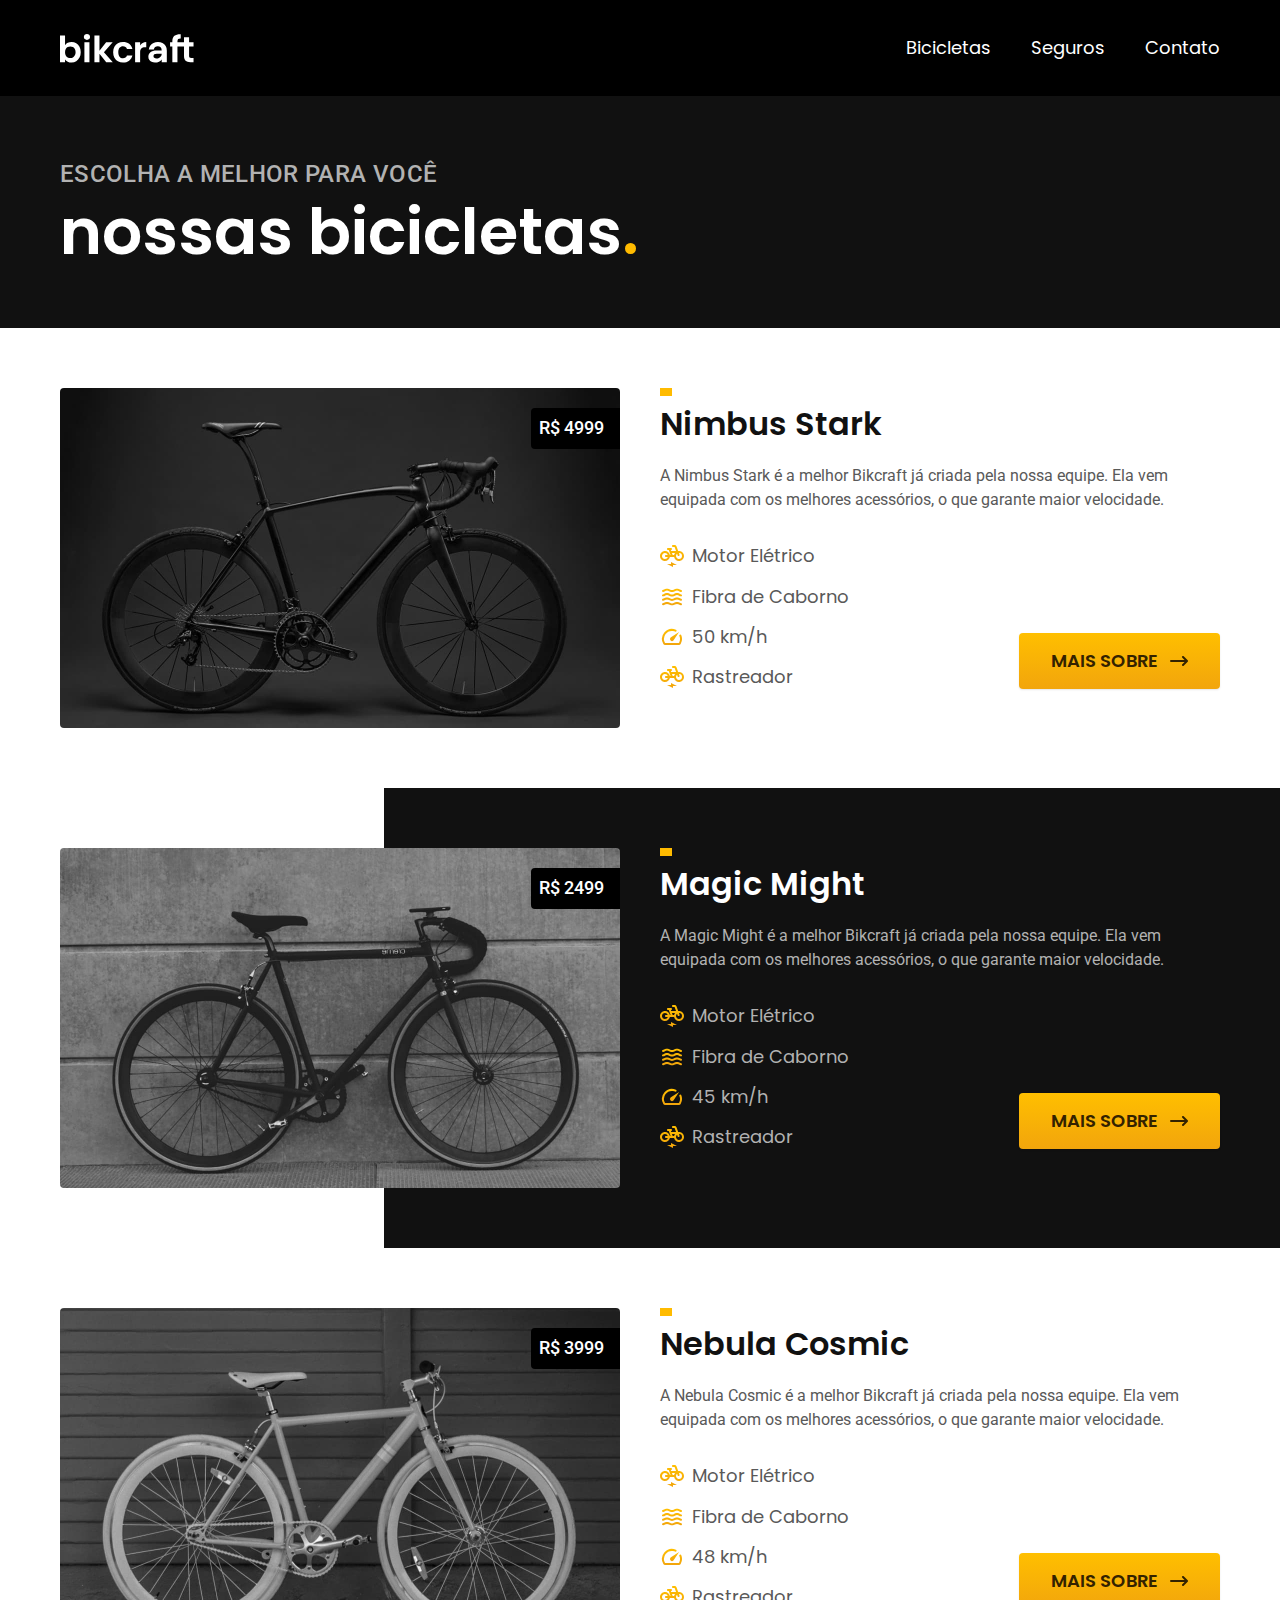
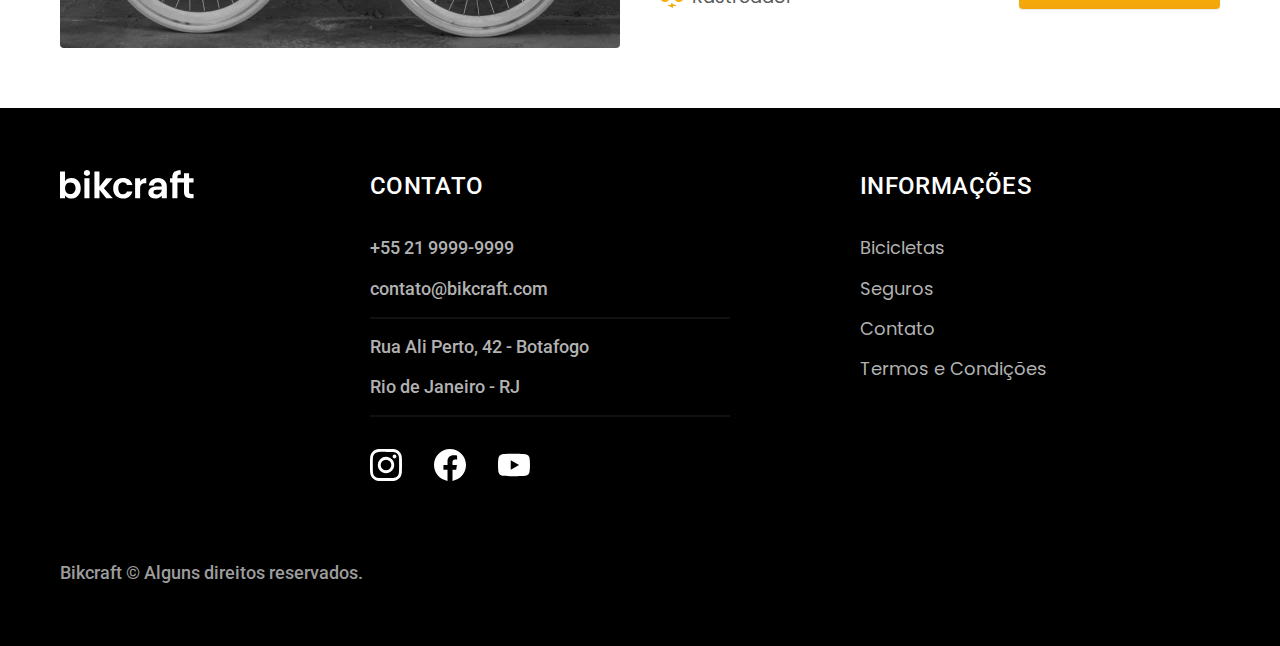
==== bicicletas.html @ 2fff704e "inserido nova pagina de modelo de bicicletas e ajustes no css responsivo" ====
<!DOCTYPE html>
<html lang="pt-br">

<head>
  <meta charset="UTF-8">
  <meta http-equiv="X-UA-Compatible" content="IE=edge">
  <meta name="viewport" content="width=device-width, initial-scale=1.0">
  <title>Bicicletas | Bikcraft</title>
  <meta name="description" content="Termos e Condições.">

  <link rel="stylesheet" href="./assets/css/style.css">

  <link rel="preconnect" href="https://fonts.googleapis.com">
  <link rel="preconnect" href="https://fonts.gstatic.com" crossorigin>
  <link href="https://fonts.googleapis.com/css2?family=Merriweather:ital,wght@1,900&family=Poppins:wght@400;600&family=Roboto:wght@400;500&display=swap" rel="stylesheet">
</head>

<body id="bicicletas">
  <header class="header-bg">
    <div class="header container">
      <a href="./">
        <img src="./assets/img/bikcraft.svg" alt="Bikcraft">
      </a>

      <nav aria-label="primaria">
        <ul class="header-menu cor-0 font-1-m">
          <li><a href="./bicicletas.html">Bicicletas</a></li>
          <li><a href="./seguros.html">Seguros</a></li>
          <li><a href="./contato.html">Contato</a></li>
        </ul>
      </nav>
    </div>
  </header>

  <main>
    <div class="titulo-bg">
      <div class="titulo container">
        <p class="font-2-l-b cor-5">Escolha a melhor para você</p>
        <h1 class="font-1-xxl cor-0">nossas bicicletas<span class="cor-p1">.</span></h1>
      </div>
    </div>

    <div class="bicicletas container">
      <div class="bicicletas-imagem">
        <img src="./assets/img/bicicletas/nimbus.jpg" alt="Bicicleta Preta">
        <span class="font-2-m cor-0">R$ 4999</span>
      </div>
      <div class="bicicletas-conteudo">
        <h2 class="font-1-xl">Nimbus Stark</h2>
        <p class="font-2-s cor-8">A Nimbus Stark é a melhor Bikcraft já criada pela nossa equipe. Ela vem equipada com os melhores acessórios, o que garante maior velocidade.</p>
        <ul class="font-1-m cor-8">
          <li>
            <img src="./assets/img/icones/eletrica.svg" alt="">
            Motor Elétrico
          </li>
          <li>
            <img src="./assets/img/icones/carbono.svg" alt="">
            Fibra de Caborno
          </li>
          <li>
            <img src="./assets/img/icones/velocidade.svg" alt="">
            50 km/h
          </li>
          <li>
            <img src="./assets/img/icones/eletrica.svg" alt="">
            Rastreador
          </li>
        </ul>
        <a class="botao seta" href="./assets/bicicletas/nimbus.html">Mais Sobre</a>
      </div>
    </div>


    <div class="bicicletas-bg">
      <div class="bicicletas container">
        <div class="bicicletas-imagem">
          <img src="./assets/img/bicicletas/magic.jpg" alt="Bicicleta Preta">
          <span class="font-2-m cor-0">R$ 2499</span>
        </div>
        <div class="bicicletas-conteudo">
          <h2 class="font-1-xl cor-0">Magic Might</h2>
          <p class="font-2-s cor-5">A Magic Might é a melhor Bikcraft já criada pela nossa equipe. Ela vem equipada com os melhores acessórios, o que garante maior velocidade.</p>
          <ul class="font-1-m cor-5">
            <li>
              <img src="./assets/img/icones/eletrica.svg" alt="">
              Motor Elétrico
            </li>
            <li>
              <img src="./assets/img/icones/carbono.svg" alt="">
              Fibra de Caborno
            </li>
            <li>
              <img src="./assets/img/icones/velocidade.svg" alt="">
              45 km/h
            </li>
            <li>
              <img src="./assets/img/icones/eletrica.svg" alt="">
              Rastreador
            </li>
          </ul>
          <a class="botao seta" href="./assets/bicicletas/magic.html">Mais Sobre</a>

        </div>
      </div>
    </div>


    <div class="bicicletas container">
      <div class="bicicletas-imagem">
        <img src="./assets/img/bicicletas/nebula.jpg" alt="Bicicleta Preta">
        <span class="font-2-m cor-0">R$ 3999</span>
      </div>
      <div class="bicicletas-conteudo">
        <h2 class="font-1-xl">Nebula Cosmic</h2>
        <p class="font-2-s cor-8">A Nebula Cosmic é a melhor Bikcraft já criada pela nossa equipe. Ela vem equipada com os melhores acessórios, o que garante maior velocidade.</p>
        <ul class="font-1-m cor-8">
          <li>
            <img src="./assets/img/icones/eletrica.svg" alt="">
            Motor Elétrico
          </li>
          <li>
            <img src="./assets/img/icones/carbono.svg" alt="">
            Fibra de Caborno
          </li>
          <li>
            <img src="./assets/img/icones/velocidade.svg" alt="">
            48 km/h
          </li>
          <li>
            <img src="./assets/img/icones/eletrica.svg" alt="">
            Rastreador
          </li>
        </ul>
        <a class="botao seta" href="./assets/bicicletas/nebula.html">Mais Sobre</a>

      </div>
    </div>

  </main>

  <footer class="footer-bg">
    <div class="footer container">
      <img src="./assets/img/bikcraft.svg" alt="Bikcraft">
      <div class="footer-contato">
        <h3 class="font-2-l-b cor-0">Contato</h3>
        <ul class="cor-5 font-2-m">
          <li><a href="tel:+552199999999">+55 21 9999-9999</a></li>
          <li><a href="mailto:contato@bikcraft.com">contato@bikcraft.com</a></li>
          <li>Rua Ali Perto, 42 - Botafogo</li>
          <li>Rio de Janeiro - RJ</li>
        </ul>
        <div class="footer-redes">
          <a href="/">
            <img src="./assets/img/redes/instagram.svg" alt="Instagram">
          </a>
          <a href="/">
            <img src="./assets/img/redes/facebook.svg" alt="Facebook">
          </a>
          <a href="/">
            <img src="./assets/img/redes/youtube.svg" alt="YouTube">
          </a>
        </div>
      </div>
      <div class="footer-informacoes">
        <h3 class="font-2-l-b cor-0">Informações</h3>
        <nav>
          <ul class="font-1-m cor-5">
            <li><a href="./bicicletas.html">Bicicletas</a></li>
            <li><a href="./seguros.html">Seguros</a></li>
            <li><a href="./contato.html">Contato</a></li>
            <li><a href="./termos.html">Termos e Condições</a></li>
          </ul>
        </nav>
      </div>
      <p class="font-2-m cor-6 footer-copy">Bikcraft © Alguns direitos reservados.</p>
    </div>
  </footer>

</body>

</html>
---- assets/css/style.css ----
@import "./global/global.css";
@import "./utilidades/tipografia.css";
@import "./utilidades/cores.css";

@import "./global/header.css";
@import "./global/footer.css";

/* Utilidades */
@import "./utilidades/componentes.css";

/* Home */
@import "./home/tecnologia.css";
@import "./home/introducao.css";
@import "./home/parceiros.css";
@import "./home/depoimento.css";

/* Bicicletas */
@import "./bicicletas/bicicletas-lista.css";
@import "./bicicletas/bicicletas.css";

/* Seguros */
@import "./seguros/seguros.css";

/* Termos */
@import "./termos/termos.css";
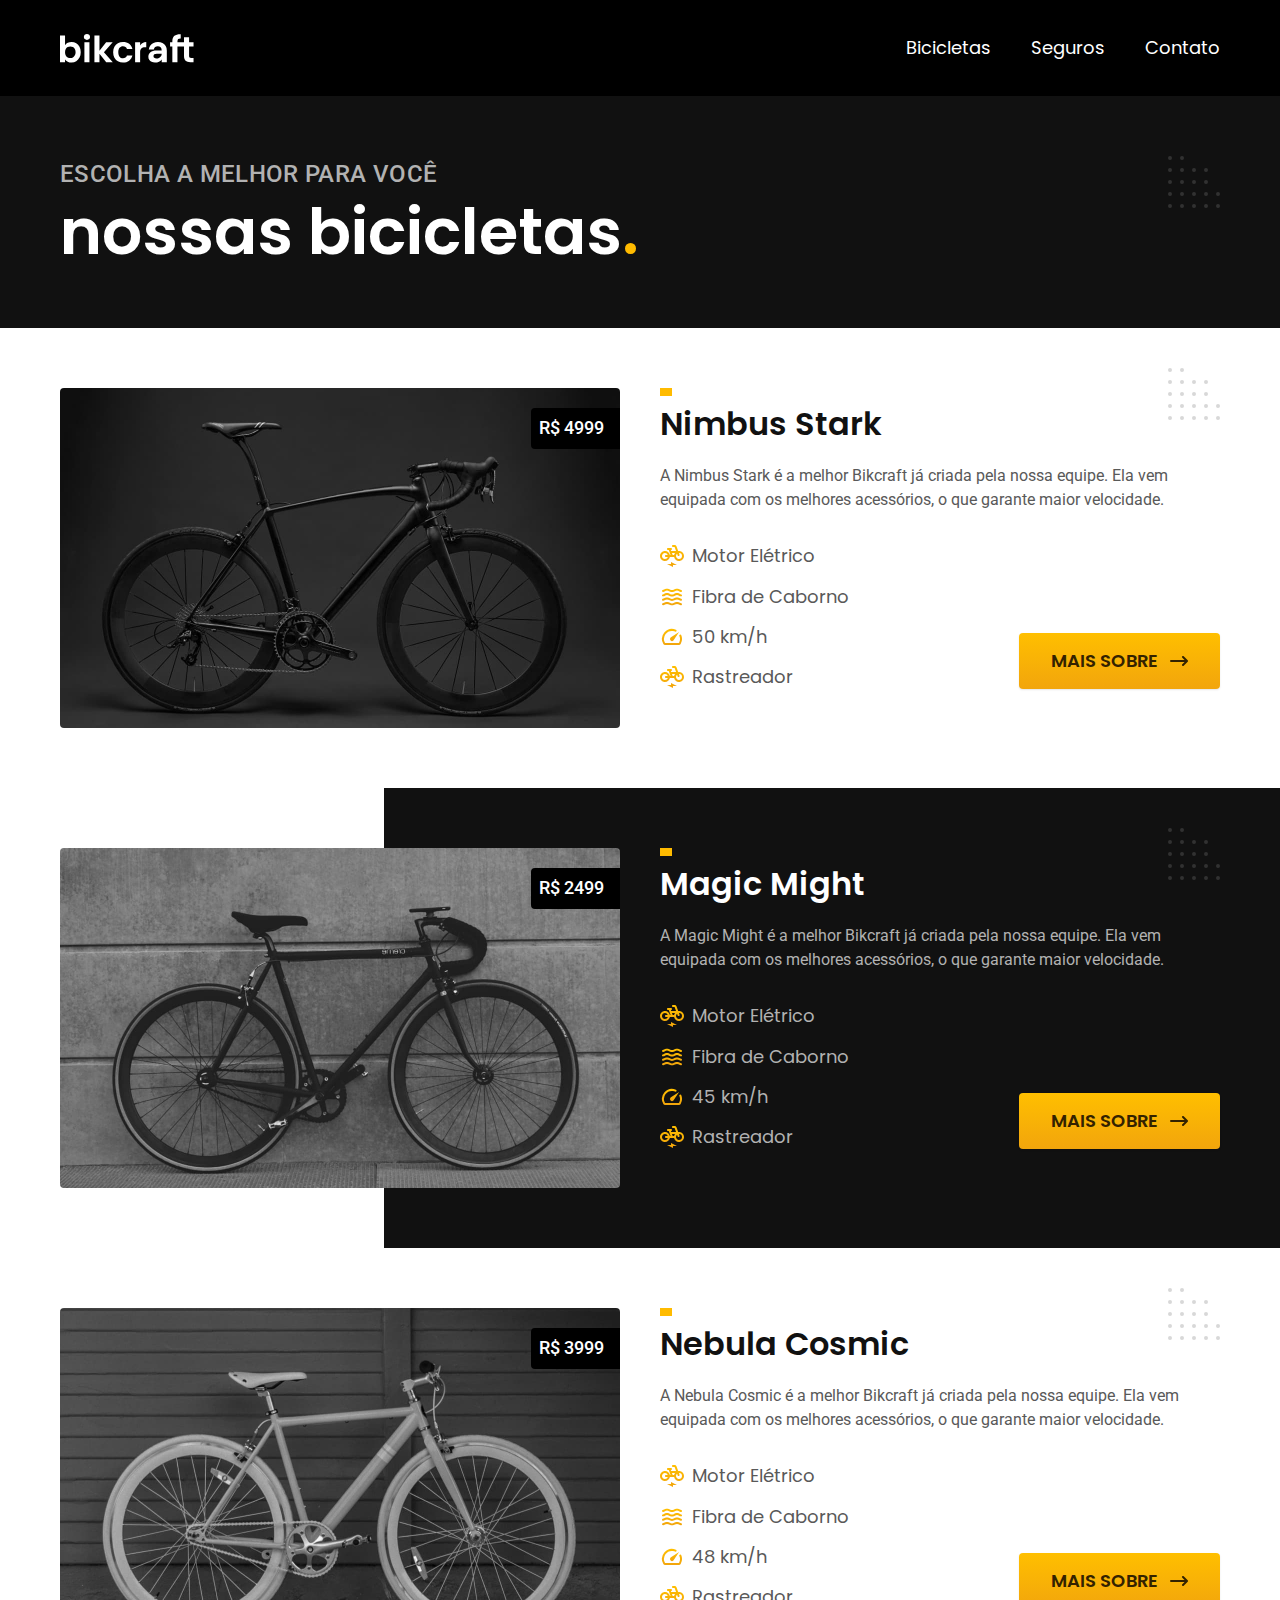
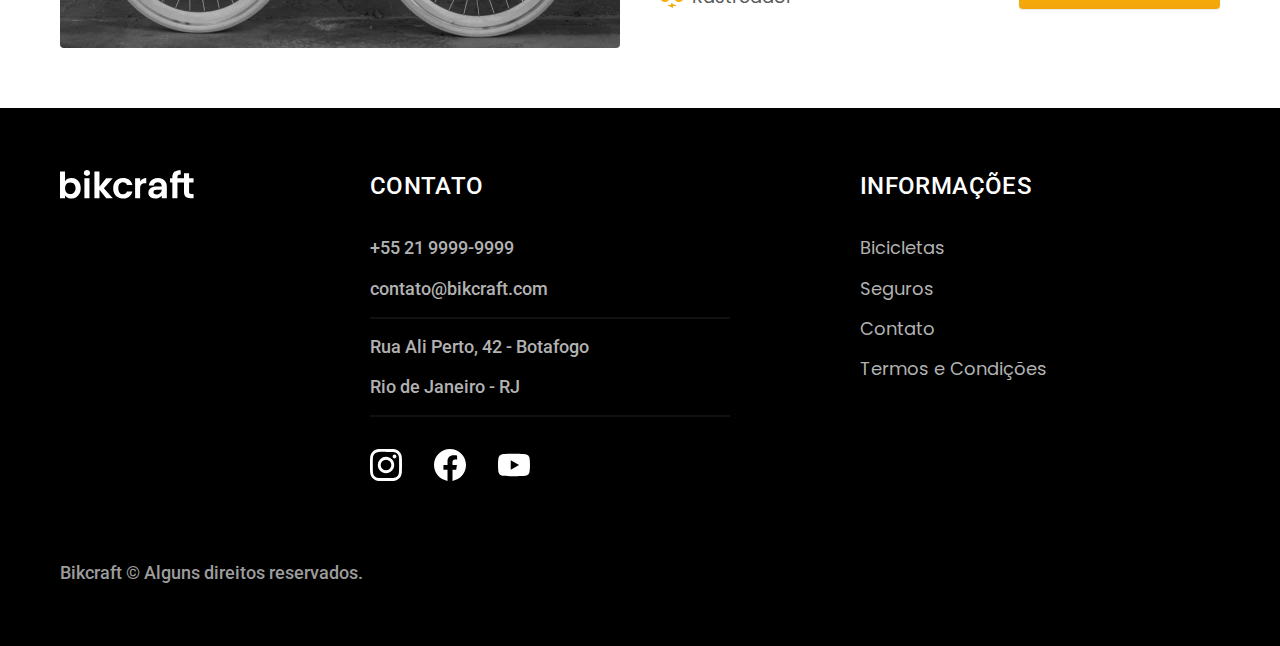
==== commit 3814febe: "otimizacao-1" ====
--- a/bicicletas.html
+++ b/bicicletas.html
@@ -8,8 +8,8 @@
   <title>Bicicletas | Bikcraft</title>
   <meta name="description" content="Termos e Condições.">
 
-  <link rel="stylesheet" href="./assets/css/style.css">
-
+  <link rel="preload" href="/assets/css/style.css" as="style">
+  <link rel="stylesheet" href="/assets/css/style.css">
   <link rel="preconnect" href="https://fonts.googleapis.com">
   <link rel="preconnect" href="https://fonts.gstatic.com" crossorigin>
   <link href="https://fonts.googleapis.com/css2?family=Merriweather:ital,wght@1,900&family=Poppins:wght@400;600&family=Roboto:wght@400;500&display=swap" rel="stylesheet">
@@ -24,9 +24,9 @@
 
       <nav aria-label="primaria">
         <ul class="header-menu cor-0 font-1-m">
-          <li><a href="./bicicletas.html">Bicicletas</a></li>
-          <li><a href="./seguros.html">Seguros</a></li>
-          <li><a href="./contato.html">Contato</a></li>
+          <li><a href="/bicicletas.html">Bicicletas</a></li>
+          <li><a href="/seguros.html">Seguros</a></li>
+          <li><a href="/contato.html">Contato</a></li>
         </ul>
       </nav>
     </div>
--- a/assets/css/style.css
+++ b/assets/css/style.css
@@ -7,6 +7,7 @@
 
 /* Utilidades */
 @import "./utilidades/componentes.css";
+@import "./utilidades/formulario.css";
 
 /* Home */
 @import "./home/tecnologia.css";
@@ -18,8 +19,21 @@
 @import "./bicicletas/bicicletas-lista.css";
 @import "./bicicletas/bicicletas.css";
 
+/* Bicicleta */
+@import "./bicicleta/bicicleta.css";
+@import "./bicicleta/seguro.css";
+
 /* Seguros */
 @import "./seguros/seguros.css";
+@import "./seguros/vantagens.css";
+@import "./seguros/perguntas.css";
+
+/* Contato */
+@import "./contato/contato.css";
+@import "./contato/lojas.css";
+
+/* Orçamento */
+@import "./orcamento/orcamento.css";
 
 /* Termos */
 @import "./termos/termos.css";
--- a/assets/css/style.css
+++ b/assets/css/style.css
@@ -7,6 +7,7 @@
 
 /* Utilidades */
 @import "./utilidades/componentes.css";
+@import "./utilidades/formulario.css";
 
 /* Home */
 @import "./home/tecnologia.css";
@@ -18,8 +19,21 @@
 @import "./bicicletas/bicicletas-lista.css";
 @import "./bicicletas/bicicletas.css";
 
+/* Bicicleta */
+@import "./bicicleta/bicicleta.css";
+@import "./bicicleta/seguro.css";
+
 /* Seguros */
 @import "./seguros/seguros.css";
+@import "./seguros/vantagens.css";
+@import "./seguros/perguntas.css";
+
+/* Contato */
+@import "./contato/contato.css";
+@import "./contato/lojas.css";
+
+/* Orçamento */
+@import "./orcamento/orcamento.css";
 
 /* Termos */
 @import "./termos/termos.css";
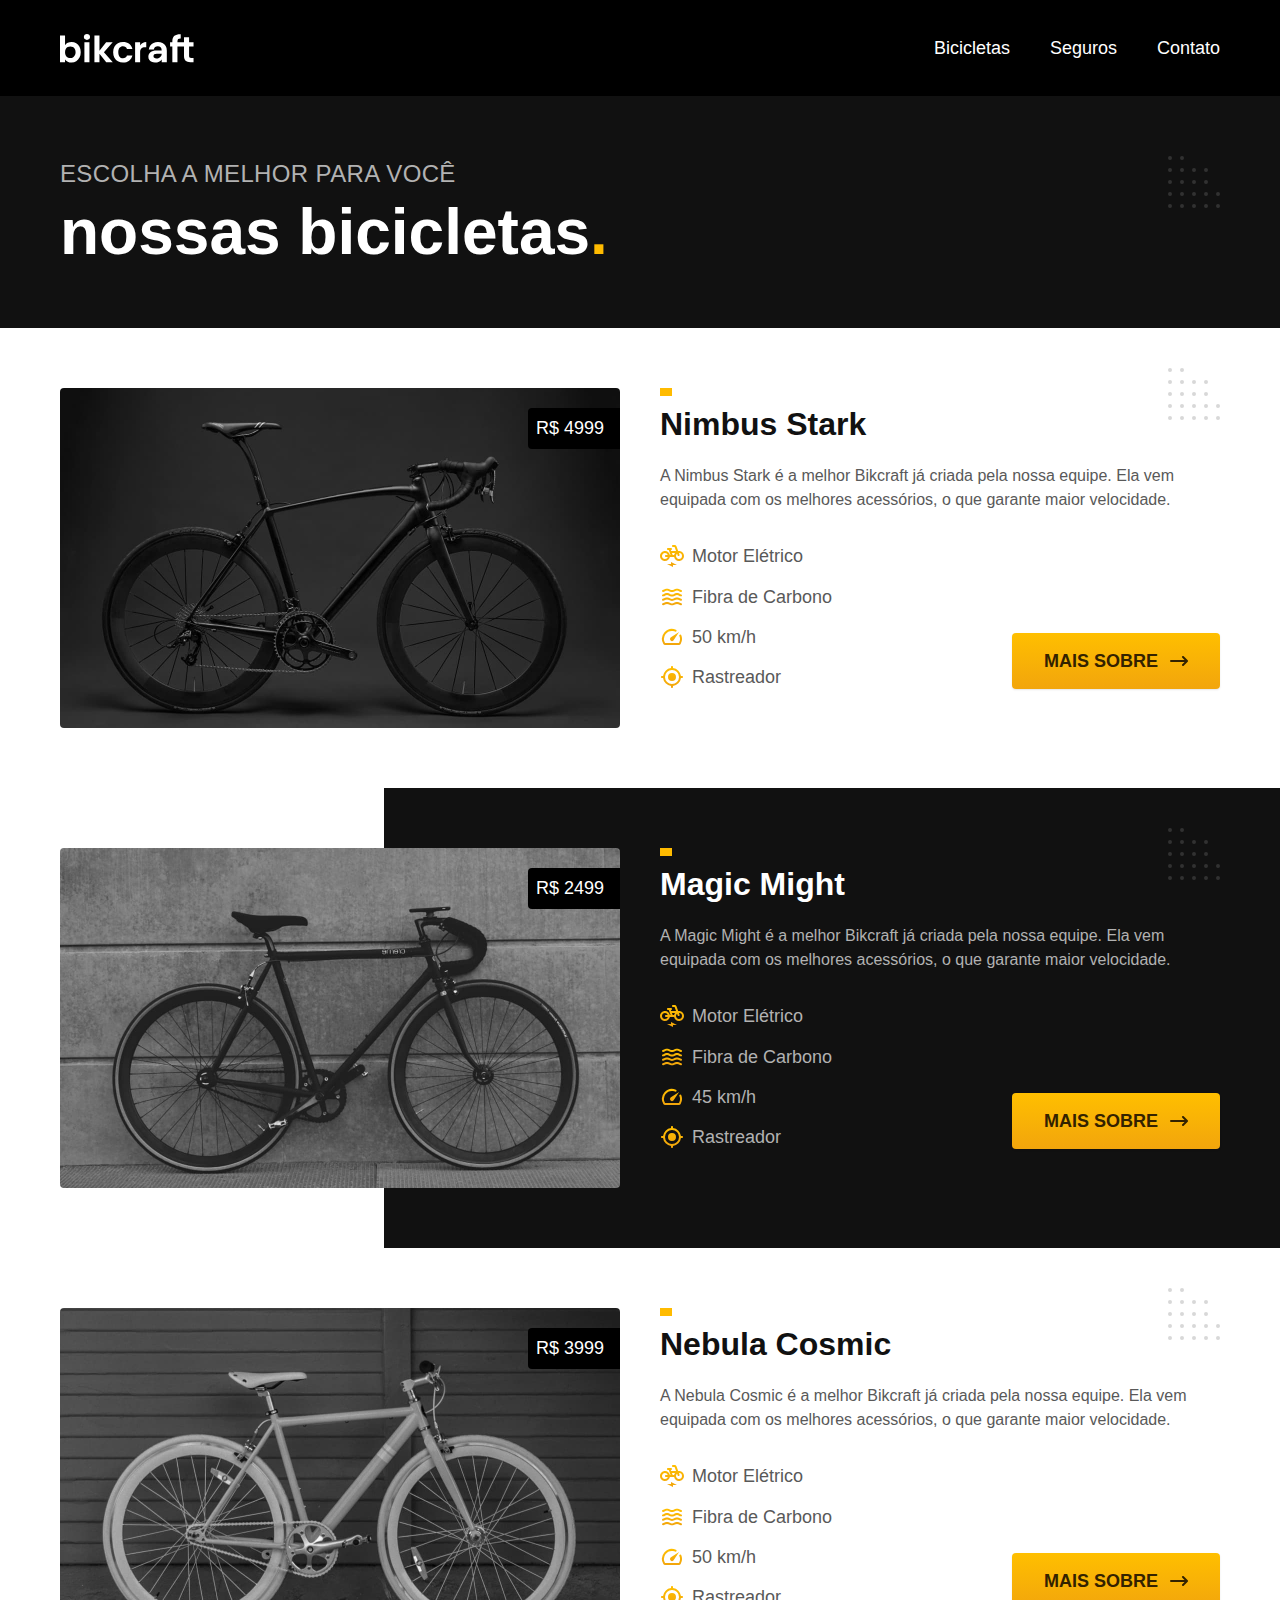
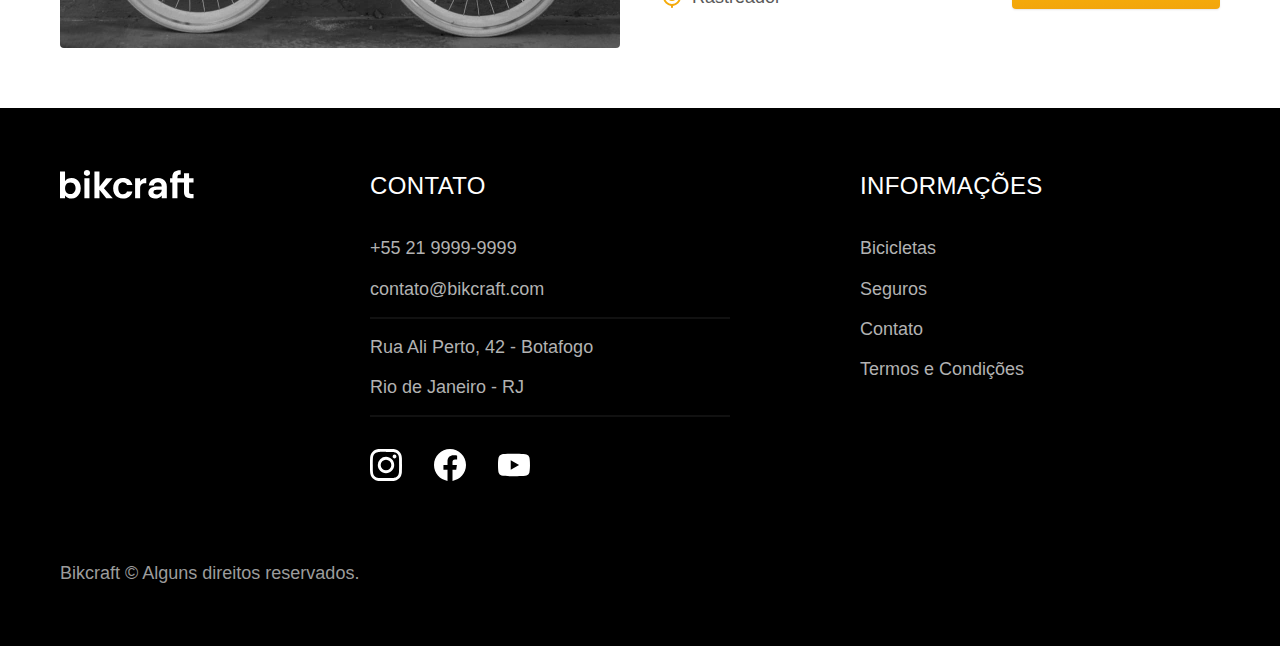
==== commit ba457c7a: "ajustes-links-internos" ====
--- a/bicicletas.html
+++ b/bicicletas.html
@@ -3,30 +3,27 @@
 
 <head>
   <meta charset="UTF-8">
-  <meta http-equiv="X-UA-Compatible" content="IE=edge">
   <meta name="viewport" content="width=device-width, initial-scale=1.0">
+
   <title>Bicicletas | Bikcraft</title>
-  <meta name="description" content="Termos e Condições.">
+  <meta name="description" content="Bicicletas">
 
-  <link rel="preload" href="/assets/css/style.css" as="style">
-  <link rel="stylesheet" href="/assets/css/style.css">
-  <link rel="preconnect" href="https://fonts.googleapis.com">
-  <link rel="preconnect" href="https://fonts.gstatic.com" crossorigin>
-  <link href="https://fonts.googleapis.com/css2?family=Merriweather:ital,wght@1,900&family=Poppins:wght@400;600&family=Roboto:wght@400;500&display=swap" rel="stylesheet">
+  <link rel="preload" href="./css/style.css" as="style">
+  <link rel="stylesheet" href="./css/style.css">
 </head>
 
 <body id="bicicletas">
   <header class="header-bg">
     <div class="header container">
       <a href="./">
-        <img src="./assets/img/bikcraft.svg" alt="Bikcraft">
+        <img src="./img/bikcraft.svg" alt="Bikcraft">
       </a>
 
       <nav aria-label="primaria">
-        <ul class="header-menu cor-0 font-1-m">
-          <li><a href="/bicicletas.html">Bicicletas</a></li>
-          <li><a href="/seguros.html">Seguros</a></li>
-          <li><a href="/contato.html">Contato</a></li>
+        <ul class="header-menu font-1-m cor-0">
+          <li><a href="./bicicletas.html">Bicicletas</a></li>
+          <li><a href="./seguros.html">Seguros</a></li>
+          <li><a href="./contato.html">Contato</a></li>
         </ul>
       </nav>
     </div>
@@ -42,7 +39,7 @@
 
     <div class="bicicletas container">
       <div class="bicicletas-imagem">
-        <img src="./assets/img/bicicletas/nimbus.jpg" alt="Bicicleta Preta">
+        <img src="./img/bicicletas/nimbus.jpg" alt="Bicicleta preta">
         <span class="font-2-m cor-0">R$ 4999</span>
       </div>
       <div class="bicicletas-conteudo">
@@ -50,31 +47,30 @@
         <p class="font-2-s cor-8">A Nimbus Stark é a melhor Bikcraft já criada pela nossa equipe. Ela vem equipada com os melhores acessórios, o que garante maior velocidade.</p>
         <ul class="font-1-m cor-8">
           <li>
-            <img src="./assets/img/icones/eletrica.svg" alt="">
+            <img src="./img/icones/eletrica.svg" alt="">
             Motor Elétrico
           </li>
           <li>
-            <img src="./assets/img/icones/carbono.svg" alt="">
-            Fibra de Caborno
+            <img src="./img/icones/carbono.svg" alt="">
+            Fibra de Carbono
           </li>
           <li>
-            <img src="./assets/img/icones/velocidade.svg" alt="">
+            <img src="./img/icones/velocidade.svg" alt="">
             50 km/h
           </li>
           <li>
-            <img src="./assets/img/icones/eletrica.svg" alt="">
+            <img src="./img/icones/rastreador.svg" alt="">
             Rastreador
           </li>
         </ul>
-        <a class="botao seta" href="./assets/bicicletas/nimbus.html">Mais Sobre</a>
+        <a class="botao seta" href="./bicicletas/nimbus.html">Mais Sobre</a>
       </div>
     </div>
-
 
     <div class="bicicletas-bg">
       <div class="bicicletas container">
         <div class="bicicletas-imagem">
-          <img src="./assets/img/bicicletas/magic.jpg" alt="Bicicleta Preta">
+          <img src="./img/bicicletas/magic.jpg" alt="Bicicleta preta">
           <span class="font-2-m cor-0">R$ 2499</span>
         </div>
         <div class="bicicletas-conteudo">
@@ -82,32 +78,30 @@
           <p class="font-2-s cor-5">A Magic Might é a melhor Bikcraft já criada pela nossa equipe. Ela vem equipada com os melhores acessórios, o que garante maior velocidade.</p>
           <ul class="font-1-m cor-5">
             <li>
-              <img src="./assets/img/icones/eletrica.svg" alt="">
+              <img src="./img/icones/eletrica.svg" alt="">
               Motor Elétrico
             </li>
             <li>
-              <img src="./assets/img/icones/carbono.svg" alt="">
-              Fibra de Caborno
+              <img src="./img/icones/carbono.svg" alt="">
+              Fibra de Carbono
             </li>
             <li>
-              <img src="./assets/img/icones/velocidade.svg" alt="">
+              <img src="./img/icones/velocidade.svg" alt="">
               45 km/h
             </li>
             <li>
-              <img src="./assets/img/icones/eletrica.svg" alt="">
+              <img src="./img/icones/rastreador.svg" alt="">
               Rastreador
             </li>
           </ul>
-          <a class="botao seta" href="./assets/bicicletas/magic.html">Mais Sobre</a>
-
+          <a class="botao seta" href="./bicicletas/magic.html">Mais Sobre</a>
         </div>
       </div>
     </div>
 
-
     <div class="bicicletas container">
       <div class="bicicletas-imagem">
-        <img src="./assets/img/bicicletas/nebula.jpg" alt="Bicicleta Preta">
+        <img src="./img/bicicletas/nebula.jpg" alt="Bicicleta preta">
         <span class="font-2-m cor-0">R$ 3999</span>
       </div>
       <div class="bicicletas-conteudo">
@@ -115,24 +109,23 @@
         <p class="font-2-s cor-8">A Nebula Cosmic é a melhor Bikcraft já criada pela nossa equipe. Ela vem equipada com os melhores acessórios, o que garante maior velocidade.</p>
         <ul class="font-1-m cor-8">
           <li>
-            <img src="./assets/img/icones/eletrica.svg" alt="">
+            <img src="./img/icones/eletrica.svg" alt="">
             Motor Elétrico
           </li>
           <li>
-            <img src="./assets/img/icones/carbono.svg" alt="">
-            Fibra de Caborno
+            <img src="./img/icones/carbono.svg" alt="">
+            Fibra de Carbono
           </li>
           <li>
-            <img src="./assets/img/icones/velocidade.svg" alt="">
-            48 km/h
+            <img src="./img/icones/velocidade.svg" alt="">
+            50 km/h
           </li>
           <li>
-            <img src="./assets/img/icones/eletrica.svg" alt="">
+            <img src="./img/icones/rastreador.svg" alt="">
             Rastreador
           </li>
         </ul>
-        <a class="botao seta" href="./assets/bicicletas/nebula.html">Mais Sobre</a>
-
+        <a class="botao seta" href="./bicicletas/nebula.html">Mais Sobre</a>
       </div>
     </div>
 
@@ -140,24 +133,24 @@
 
   <footer class="footer-bg">
     <div class="footer container">
-      <img src="./assets/img/bikcraft.svg" alt="Bikcraft">
+      <img src="./img/bikcraft.svg" alt="Bikcraft">
       <div class="footer-contato">
         <h3 class="font-2-l-b cor-0">Contato</h3>
-        <ul class="cor-5 font-2-m">
+        <ul class="font-2-m cor-5">
           <li><a href="tel:+552199999999">+55 21 9999-9999</a></li>
           <li><a href="mailto:contato@bikcraft.com">contato@bikcraft.com</a></li>
           <li>Rua Ali Perto, 42 - Botafogo</li>
           <li>Rio de Janeiro - RJ</li>
         </ul>
         <div class="footer-redes">
-          <a href="/">
-            <img src="./assets/img/redes/instagram.svg" alt="Instagram">
+          <a href="./">
+            <img src="./img/redes/instagram.svg" alt="Instagram">
           </a>
-          <a href="/">
-            <img src="./assets/img/redes/facebook.svg" alt="Facebook">
+          <a href="./">
+            <img src="./img/redes/facebook.svg" alt="Facebook">
           </a>
-          <a href="/">
-            <img src="./assets/img/redes/youtube.svg" alt="YouTube">
+          <a href="./">
+            <img src="./img/redes/youtube.svg" alt="Youtube">
           </a>
         </div>
       </div>
@@ -172,10 +165,9 @@
           </ul>
         </nav>
       </div>
-      <p class="font-2-m cor-6 footer-copy">Bikcraft © Alguns direitos reservados.</p>
+      <p class="footer-copy font-2-m cor-6">Bikcraft © Alguns direitos reservados.</p>
     </div>
   </footer>
-
 </body>
 
 </html>--- a/css/style.css
+++ b/css/style.css
@@ -0,0 +1,39 @@
+@import "./global/global.css";
+@import "./utilidades/tipografia.css";
+@import "./utilidades/cores.css";
+
+@import "./global/header.css";
+@import "./global/footer.css";
+
+/* Utilidades */
+@import "./utilidades/componentes.css";
+@import "./utilidades/formulario.css";
+
+/* Home */
+@import "./home/introducao.css";
+@import "./home/tecnologia.css";
+@import "./home/parceiros.css";
+@import "./home/depoimento.css";
+
+/* Bicicletas */
+@import "./bicicletas/bicicletas-lista.css";
+@import "./bicicletas/bicicletas.css";
+
+/* Bicicleta */
+@import "./bicicleta/bicicleta.css";
+@import "./bicicleta/seguro.css";
+
+/* Seguros */
+@import "./seguros/seguros.css";
+@import "./seguros/vantagens.css";
+@import "./seguros/perguntas.css";
+
+/* Contato */
+@import "./contato/contato.css";
+@import "./contato/lojas.css";
+
+/* Contato */
+@import "./orcamento/orcamento.css";
+
+/* Termos */
+@import "./termos/termos.css";
--- a/css/style.css
+++ b/css/style.css
@@ -0,0 +1,39 @@
+@import "./global/global.css";
+@import "./utilidades/tipografia.css";
+@import "./utilidades/cores.css";
+
+@import "./global/header.css";
+@import "./global/footer.css";
+
+/* Utilidades */
+@import "./utilidades/componentes.css";
+@import "./utilidades/formulario.css";
+
+/* Home */
+@import "./home/introducao.css";
+@import "./home/tecnologia.css";
+@import "./home/parceiros.css";
+@import "./home/depoimento.css";
+
+/* Bicicletas */
+@import "./bicicletas/bicicletas-lista.css";
+@import "./bicicletas/bicicletas.css";
+
+/* Bicicleta */
+@import "./bicicleta/bicicleta.css";
+@import "./bicicleta/seguro.css";
+
+/* Seguros */
+@import "./seguros/seguros.css";
+@import "./seguros/vantagens.css";
+@import "./seguros/perguntas.css";
+
+/* Contato */
+@import "./contato/contato.css";
+@import "./contato/lojas.css";
+
+/* Contato */
+@import "./orcamento/orcamento.css";
+
+/* Termos */
+@import "./termos/termos.css";
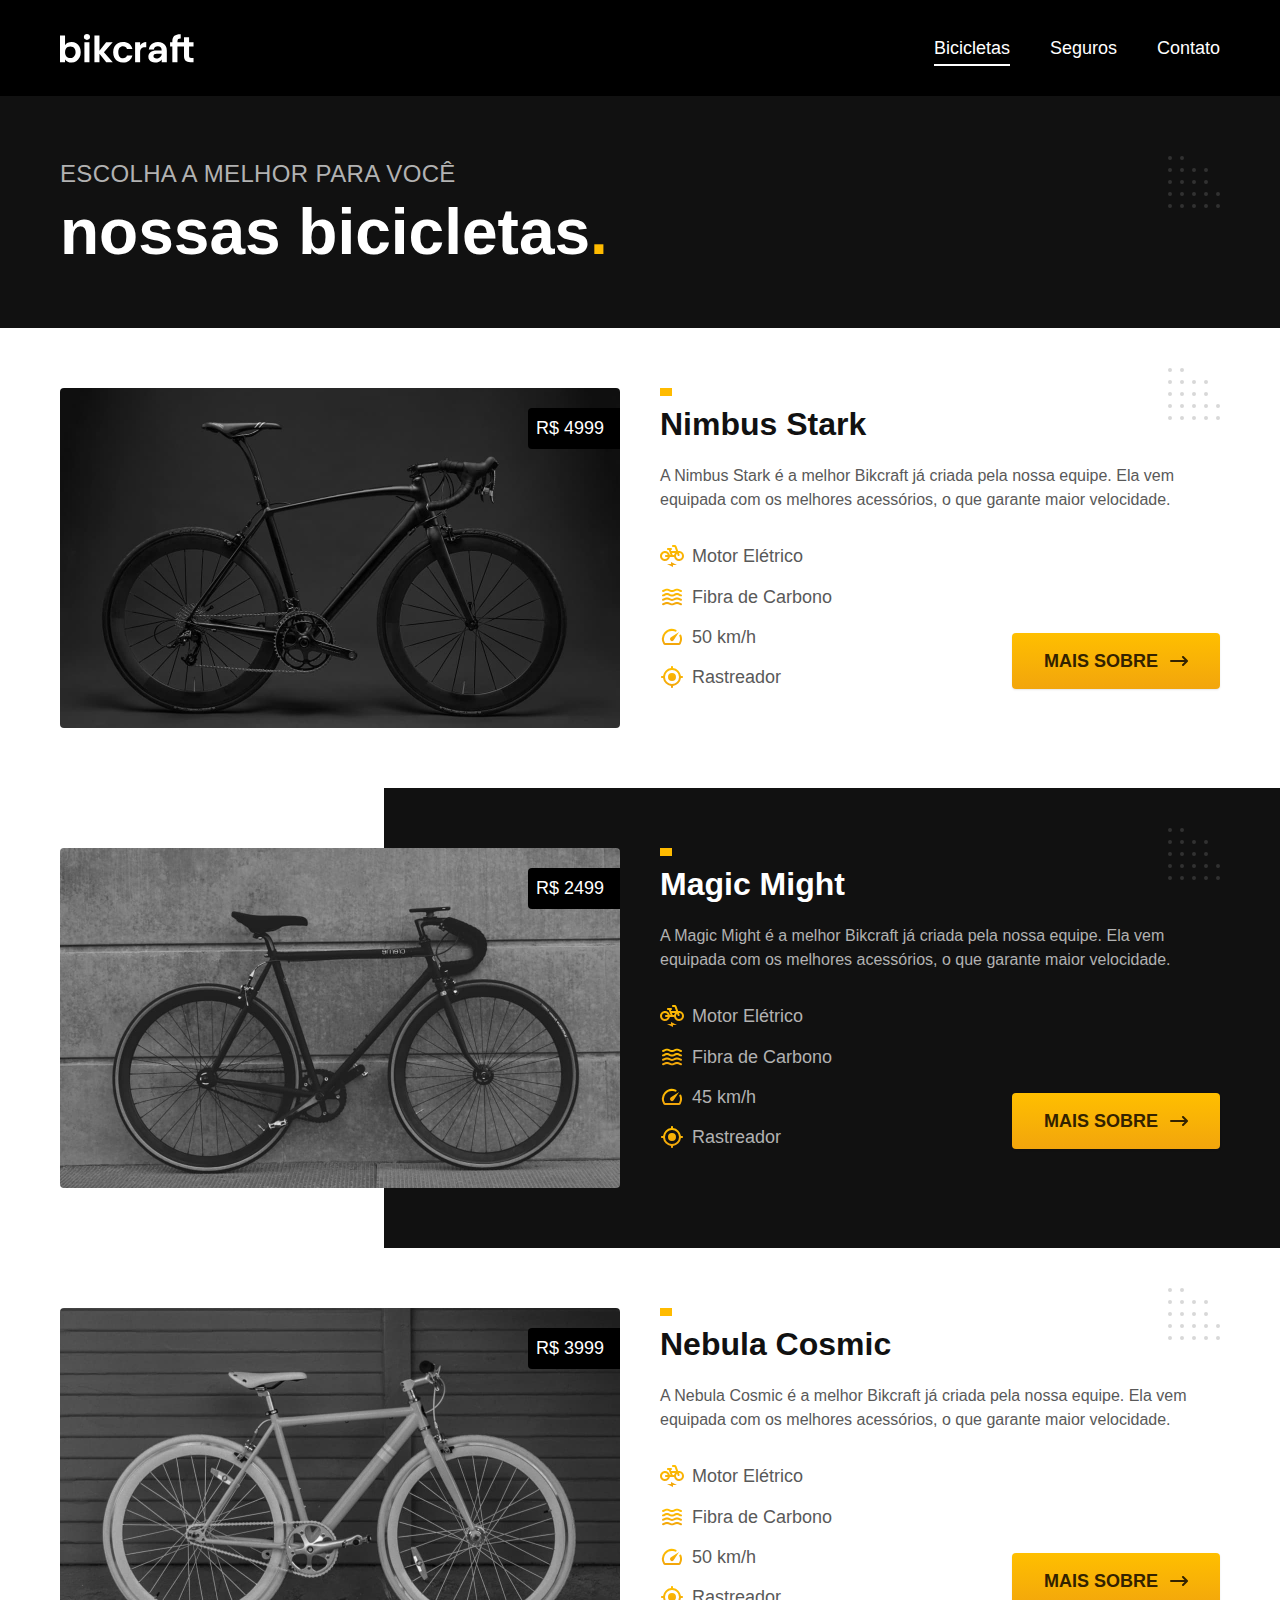
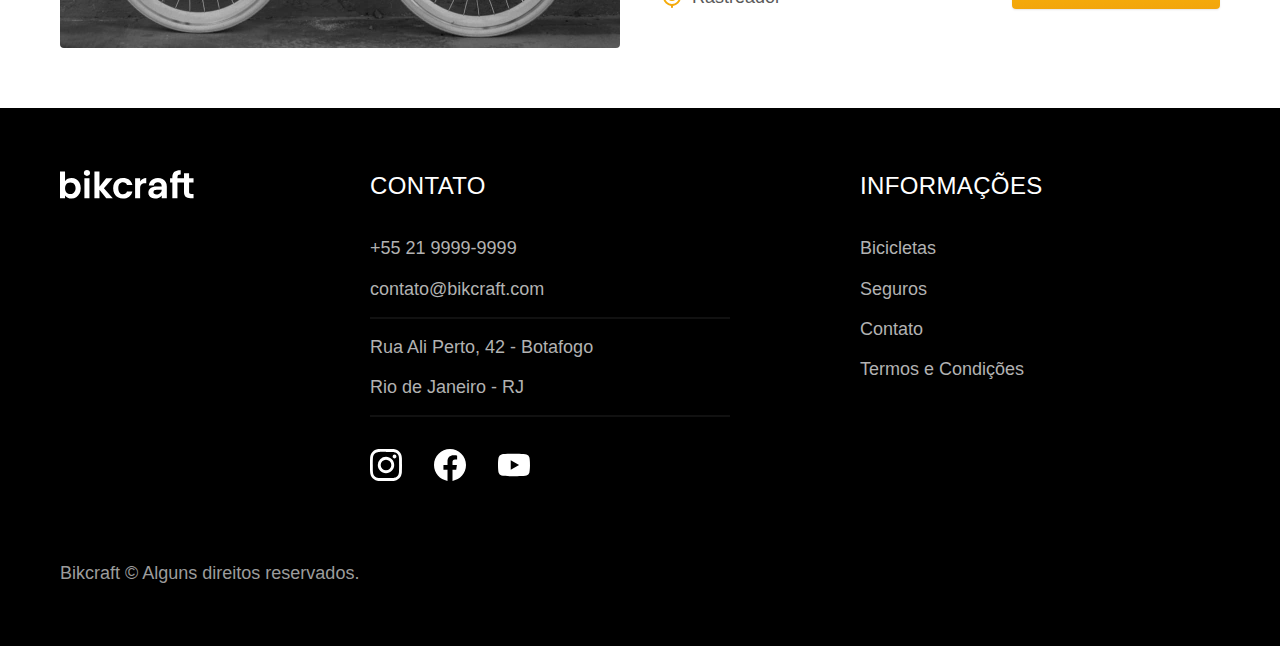
==== commit 9c0b5d2b: "menu-ativo-js" ====
--- a/bicicletas.html
+++ b/bicicletas.html
@@ -168,6 +168,7 @@
       <p class="footer-copy font-2-m cor-6">Bikcraft © Alguns direitos reservados.</p>
     </div>
   </footer>
+  <script src="/js/script.js"></script>
 </body>
 
 </html>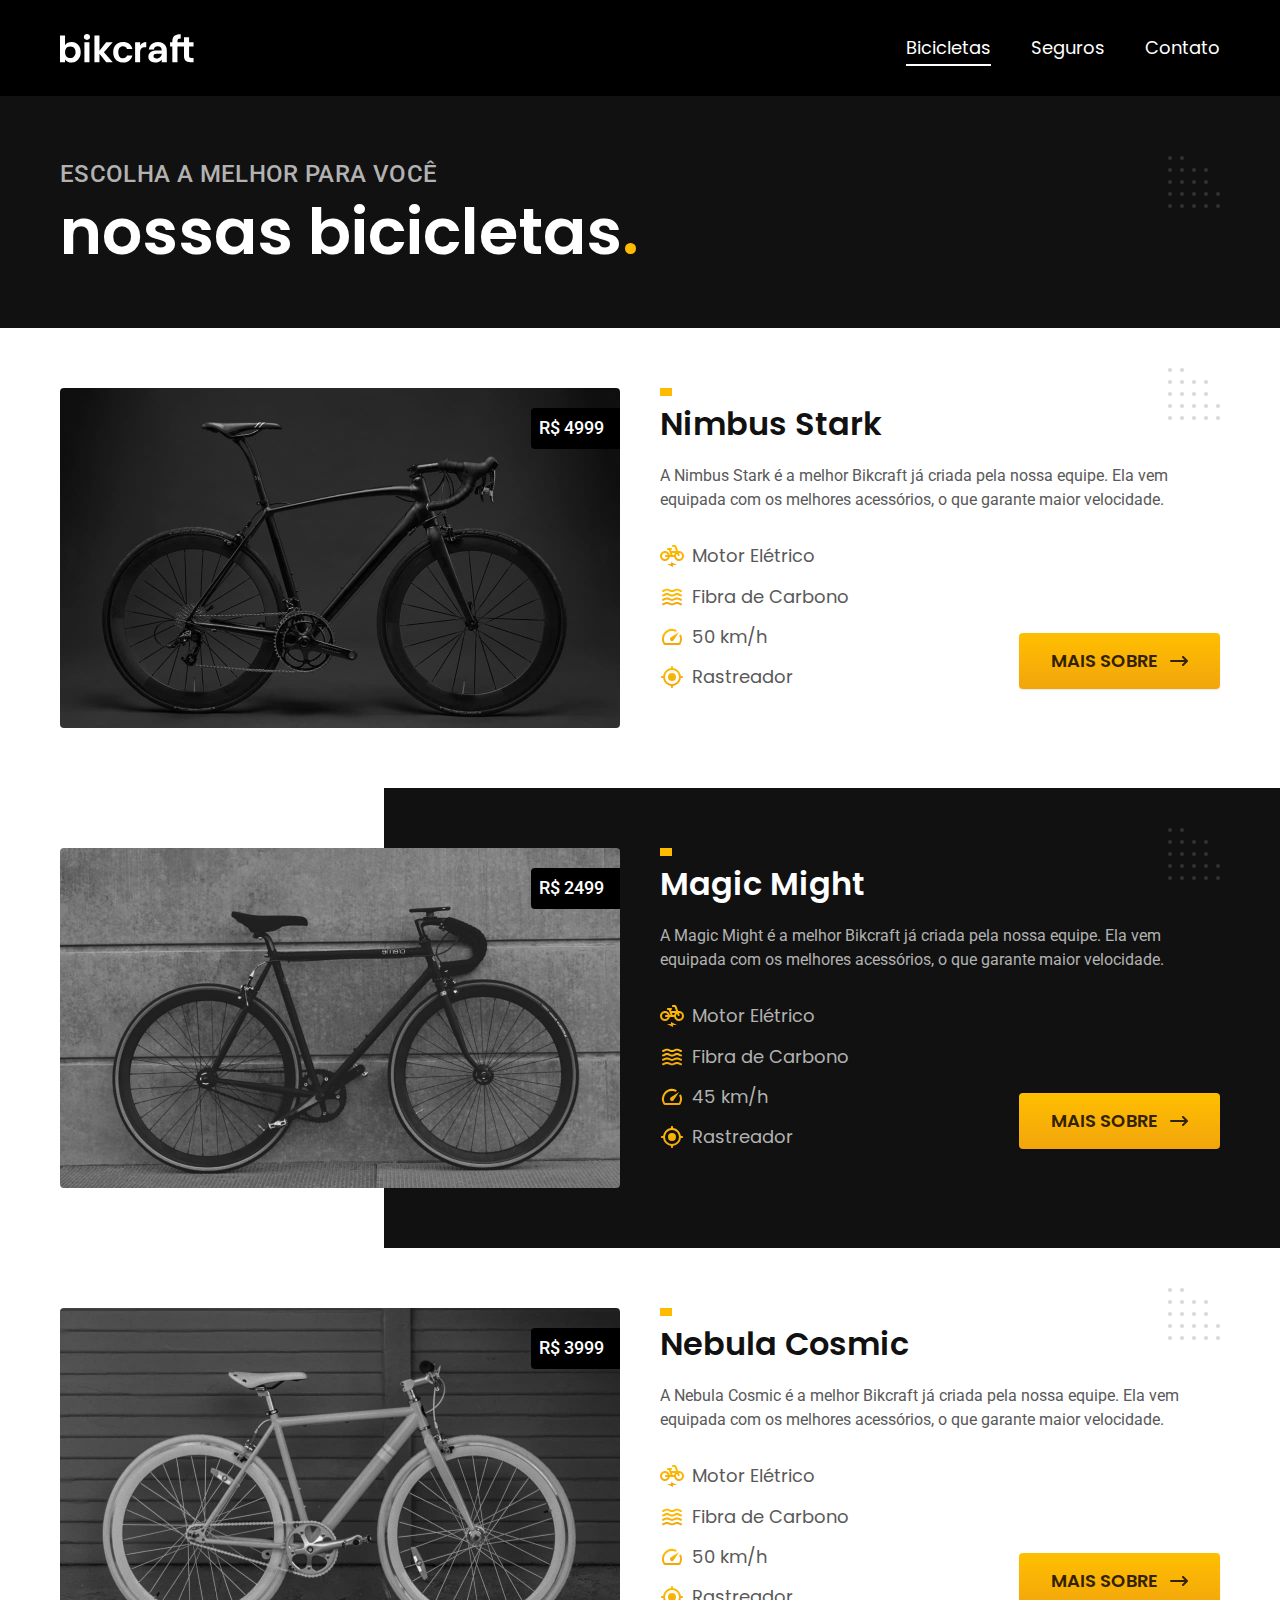
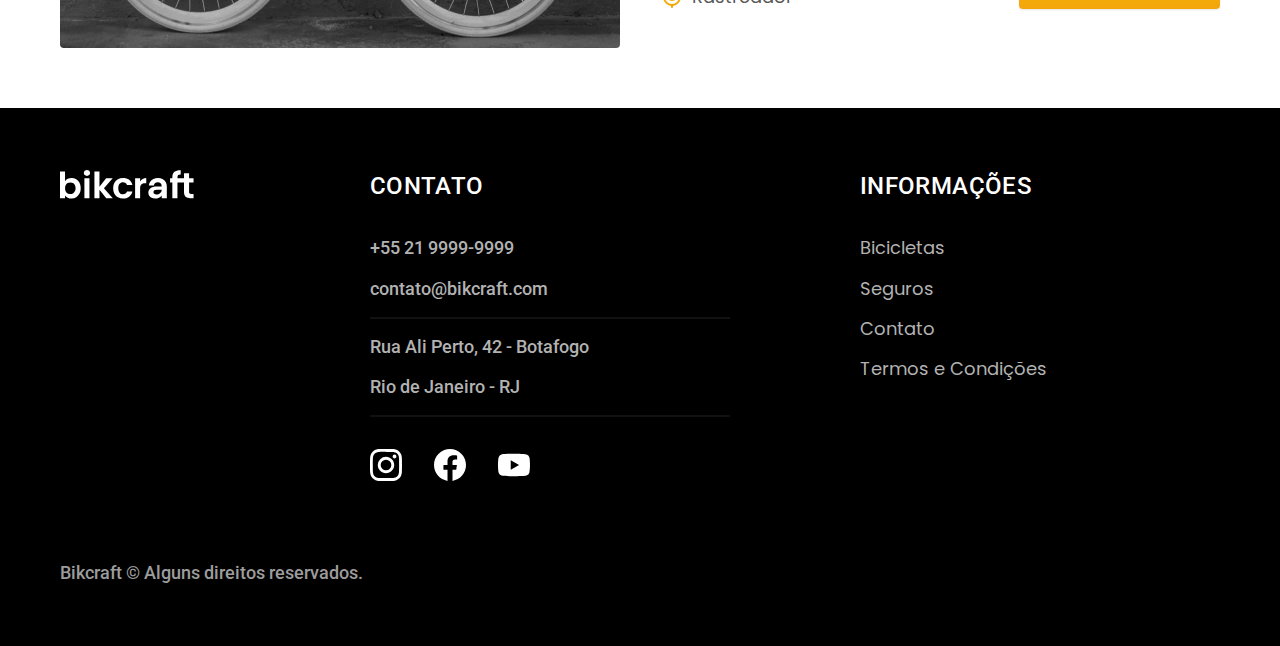
==== commit 867e057c: "otimizado-producao" ====
--- a/bicicletas.html
+++ b/bicicletas.html
@@ -8,8 +8,9 @@
   <title>Bicicletas | Bikcraft</title>
   <meta name="description" content="Bicicletas">
 
-  <link rel="preload" href="./css/style.css" as="style">
-  <link rel="stylesheet" href="./css/style.css">
+  <link rel="preload" href="./css/style.min.css" as="style">
+  <link rel="stylesheet" href="./css/style.min.css">
+  <script>document.documentElement.classList.add('js');</script>
 </head>
 
 <body id="bicicletas">
--- a/css/style.min.css
+++ b/css/style.min.css
@@ -0,0 +1 @@
+@import url(https://fonts.googleapis.com/css2?family=Merriweather:ital,wght@1,900&family=Poppins:wght@400;600&family=Roboto:wght@400;500&display=swap);body{margin:0;font-family:Arial,Helvetica,sans-serif;color:#111}blockquote,dd,h1,h2,h3,h4,p,ul{margin:0}ul{padding:0;list-style:none}a{text-decoration:none;color:inherit}img{max-width:100%;height:auto;display:block}img[src$=".jpg"]{border-radius:4px}.font-1-xs{font:400 0.75rem/1.35 Poppins,sans-serif}.font-2-xs{font:400 0.875rem/1.43 Roboto,sans-serif}.font-1-s{font:400 1rem/1.5 Poppins,sans-serif}.font-2-s{font:400 1rem/1.5 Roboto,sans-serif}.font-1-m,.font-1-m-b{font:400 1.125rem/1.35 Poppins,sans-serif}.font-1-m-b{font-weight:600}.font-2-m{font:500 1.125rem/1.35 Roboto,sans-serif}.font-1-l{font:400 1.5rem/1.5 Poppins,sans-serif}.font-2-l,.font-2-l-b{font:400 1.5rem/1.5 Roboto,sans-serif}.font-2-l-b{font-weight:500;letter-spacing:.015em;text-transform:uppercase}.font-1-xl{font:600 2rem/1.25 Poppins,sans-serif}.font-2-xl{font:500 2rem/1.25 Roboto,sans-serif}.font-1-xxl{font:600 4rem/1.125 Poppins,sans-serif}@media (max-width:1200px){.font-1-xxl{font-size:3rem}.font-2-l,.font-2-l-b{font-size:1.125rem}}@media (max-width:800px){.font-1-xxl{font-size:2rem}.font-1-xl,.font-2-xl{font-size:1.5rem}}:root{--cor-0:#ffffff;--cor-1:#f7f7f7;--cor-2:#ededed;--cor-3:#dedede;--cor-4:#cccccc;--cor-5:#b2b2b2;--cor-6:#9c9c9c;--cor-7:#717171;--cor-8:#595959;--cor-9:#404040;--cor-10:#2e2e2e;--cor-11:#111111;--cor-12:#000000;--cor-p1:#ffbb00;--cor-p2:#e4a30b;--cor-p3:#a66f00;--cor-p4:#664400;--cor-p5:#332200}.cor-0{color:var(--cor-0)}.cor-1{color:var(--cor-1)}.cor-2{color:var(--cor-2)}.cor-3{color:var(--cor-3)}.cor-4{color:var(--cor-4)}.cor-5{color:var(--cor-5)}.cor-6{color:var(--cor-6)}.cor-7{color:var(--cor-7)}.cor-8{color:var(--cor-8)}.cor-9{color:var(--cor-9)}.cor-10{color:var(--cor-10)}.cor-11{color:var(--cor-11)}.cor-12{color:var(--cor-12)}.cor-p1{color:var(--cor-p1)}.cor-p2{color:var(--cor-p2)}.cor-p3{color:var(--cor-p3)}.cor-p4{color:var(--cor-p4)}.cor-p5{color:var(--cor-p5)}.js .fadeInDown{transform:translate3d(0,-20px,0)}.js .fadeInUp{transform:translate3d(0,20px,0)}.js .fadeInRight{transform:translate3d(20px,0,0)}.js .fadeInLeft{transform:translate3d(-20px,0,0)}.js [data-anime]{opacity:0}.js .anime{opacity:1;transform:none;transition:transform .8s,opacity .8s}.header-bg{background-color:var(--cor-12)}.header{display:flex;flex-wrap:wrap;gap:20px;justify-content:space-between;align-items:center;padding-top:20px;padding-bottom:20px}.header-menu{display:flex;flex-wrap:wrap;gap:40px}.header-menu a{display:inline-block;padding:16px 0;position:relative}.header-menu a:after{content:"";display:block;height:2px;width:0;background:var(--cor-0);margin-top:4px;transition:.3s;position:absolute}.header-menu a.ativo::after,.header-menu a:hover::after{width:100%}@media (max-width:800px){.header-menu{gap:20px}.header-menu a{background:var(--cor-11);padding:12px 16px;border-radius:4px}.header-menu a:hover{background-color:var(--cor-10)}.header a:after{display:none}}@media (max-width:600px){.header-menu{gap:12px}.header-menu a{padding:8px 12px;font-size:14px}}.footer-bg{background-color:var(--cor-12)}.footer{display:grid;grid-template-columns:3fr 5fr 4fr;gap:40px;padding-top:60px;padding-bottom:60px}.footer h3{margin-bottom:32px}.footer-contato ul{margin-bottom:32px}.footer-contato li:nth-child(2n):after{content:"";display:block;max-width:360px;height:2px;background:var(--cor-11);margin-top:16px}.footer li{margin-bottom:16px}.footer-redes{display:flex;gap:32px}.footer a:hover{color:var(--cor-0)}.footer-copy{grid-column:1/-1;margin-top:40px}@media (max-width:800px){.footer>img{display:none}.footer{grid-template-columns:1fr 1fr}}@media (max-width:600px){.footer{grid-template-columns:1fr;gap:60px}.footer-copy{margin-top:0}}.container{box-sizing:border-box;max-width:1200px;padding-left:20px;padding-right:20px;margin-left:auto;margin-right:auto}.botao{display:inline-block;padding:16px 32px;background:linear-gradient(#ffbf00,#f2a50c);border-radius:4px;box-shadow:0 1px 2px rgba(0,0,0,.1);text-transform:uppercase;color:var(--cor-p5);font:600 1.125rem/1.35 Poppins,sans-serif;max-width:max-content;border:none;cursor:pointer}.botao:hover{background:linear-gradient(#ffb60d,#e59317)}.botao.secundario{background:var(--cor-10);color:var(--cor-2)}.botao.secundario:hover{background:var(--cor-9)}.botao.seta{display:flex;align-items:center}.botao.seta::after{content:"";display:inline-block;width:18px;height:10px;margin-left:12px;background:url("../img/icones/seta.svg");transition:transform .2s}.botao.seta:hover::after{transform:translateX(4px)}@media (max-width:600px){.botao{padding:12px 16px;font-size:1rem}}.link{display:inline-block;color:var(--cor-p1);font:500 1.5rem/1.5 Poppins,sans-serif;text-transform:uppercase}.link::after{content:"";display:block;width:100%;height:4px;background-color:currentColor}.link:hover{color:var(--cor-0)}.titulo-bg{padding-top:60px;padding-bottom:60px;background-color:var(--cor-11)}.titulo{background:url("../img/dec/top-right.svg") no-repeat top right 20px}.titulo p{margin-bottom:4px}@media (max-width:800px){.titulo-bg{padding-top:40px;padding-bottom:40px}.titulo p{font-size:1rem;text-transform:lowercase;font-weight:400}}.form{display:grid;grid-template-columns:1fr 1fr;gap:20px}.form label{display:block;font:400 1rem/1.5 Poppins,sans-serif;margin-bottom:4px}.form .col-2{grid-column:span 2}.form input[type=email],.form input[type=text],.form textarea{font:400 1rem/1.5 Roboto,sans-serif;background:var(--cor-1);border:1px solid var(--cor-2);padding:12px;border-radius:4px;width:100%;box-sizing:border-box}.form input[type=email]:focus,.form input[type=text]:focus,.form textarea:focus{outline:0;border-color:var(--cor-p1);background:var(--cor-0);box-shadow:0 0 0 2px #fea}@media (max-width:600px){.form{grid-template-columns:1fr}.form .col-2{grid-column:1}}.introducao-bg{background:var(--cor-12) url("../img/dec/bottom-left.svg") no-repeat bottom 160px left 20px;box-shadow:inset 0 -120px var(--cor-0)}.introducao{display:grid;grid-template-columns:1fr 1fr;gap:0 40px}.introducao-conteudo{align-self:end;padding-bottom:200px}.introducao img{width:100%;height:100%;object-fit:cover;border-radius:4px}.introducao h1{margin-bottom:32px}.introducao p{margin-bottom:20px}@media (max-width:800px){.introducao-bg{background:var(--cor-11);padding-top:40px;box-shadow:inset 0 -60px #fff}.introducao{grid-template-columns:1fr;gap:32px}.introducao-conteudo{padding-bottom:0}.introducao h1{margin-bottom:16px}.introducao img{height:300px;width:100%}}.tecnologia-bg{background-color:var(--cor-11);box-shadow:inset 0 80px var(--cor-0),inset 0 -80px var(--cor-0)}.tecnologia{display:grid;grid-template-columns:1fr 1fr;gap:40px}.tecnologia-imagem img{width:100%;height:100%;object-fit:cover;object-position:left}.tecnologia-conteudo{padding-top:160px;padding-bottom:160px}.tecnologia-conteudo>span{display:block;margin-bottom:20px}.tecnologia-conteudo h2{margin-bottom:32px}.tecnologia-conteudo>p{margin-bottom:20px}.tecnologia a{margin-bottom:80px}.tecnologia-vantagens{display:flex;gap:40px}.tecnologia-vantagens h3{margin-bottom:8px;width:max-content}.tecnologia-vantagens img{width:24px;margin-bottom:8px}@media (max-width:800px){.tecnologia-bg{box-shadow:initial}.tecnologia{grid-template-columns:1fr}.tecnologia-conteudo{padding-top:60px;padding-bottom:60px}.tecnologia-imagem{display:none}.tecnologia a{margin-bottom:60px}}@media (max-width:600px){.tecnologia-vantagens{flex-direction:column}}.parceiros{padding-top:60px;padding-bottom:120px}.parceiros h2{margin-bottom:60px}.parceiros ul{padding:0 20px;max-width:1400px;display:grid;grid-template-columns:repeat(4,1fr);margin:0 auto}.parceiros li{display:flex;padding:32px;border-left:2px solid var(--cor-2)}.parceiros img{margin:auto}.parceiros li:first-child,.parceiros li:nth-child(5){border-left:none}.parceiros li:nth-child(n+5){border-top:2px solid var(--cor-2)}@media (max-width:800px){.parceiros{padding-bottom:60px}.parceiros h2{margin-bottom:20px}.parceiros ul{grid-template-columns:repeat(2,1fr)}.parceiros li:nth-child(n+3){border-top:2px solid var(--cor-2)}.parceiros li:nth-child(odd){border-left:none}}.depoimento{display:grid;grid-template-columns:1fr 1fr;background-color:var(--cor-p1);overflow:hidden}.depoimento img{width:100%;height:100%;object-fit:cover;border-radius:0}.depoimento-conteudo{padding:40px 40px 80px 80px;align-self:end;background:url("../img/dec/bottom-right-p.svg") no-repeat bottom 40px right 40px}.depoimento-conteudo p{max-width:32ch;font-family:Merriweather,serif;font-style:italic;font-weight:900;margin-bottom:32px;position:relative}.depoimento p::after,.depoimento p::before{font-size:5rem;color:var(--cor-p2);position:absolute}.depoimento p::before{content:"“";left:-50px;top:-20px}.depoimento p::after{content:"”"}@media (min-width:1200px){.depoimento img{max-height:520px}}@media (max-width:800px){.depoimento{grid-template-columns:1fr;text-align:center}.depoimento img{max-height:200px}.depoimento-conteudo{padding:40px 20px;margin:auto}}.bicicletas-lista{padding-top:60px;padding-bottom:120px}.bicicletas-lista h2{margin-bottom:40px}.bicicletas-lista ul{display:flex;gap:40px;padding:0 20px 20px 20px;max-width:1400px;margin-left:auto;margin-right:auto;overflow-x:auto}#bicicleta .bicicletas-lista ul{padding:0 0 20px 0}.bicicletas-lista li{flex:1;min-width:280px}.bicicletas-lista a{display:block}.bicicletas-lista img{margin-bottom:16px}.bicicletas-lista h3{margin-bottom:8px;display:flex;align-items:center}.bicicletas-lista h3::before{content:"";display:inline-block;height:8px;width:12px;margin-right:8px;background-color:var(--cor-p1);transition:width .2s}.bicicletas-lista a:hover h3::before{width:24px}.bicicletas-lista li span{padding-left:20px}@media (max-width:800px){.bicicletas-lista{padding-bottom:60px}.bicicletas-lista ul{gap:20px}}.bicicletas-bg{background:linear-gradient(to right,var(--cor-0) 30%,var(--cor-11) 0)}.bicicletas{display:grid;grid-template-columns:1fr 1fr;gap:40px;padding-top:60px;padding-bottom:60px;background:url("../img/dec/top-right.svg") no-repeat top 40px right 20px}.bicicletas-imagem{display:grid}.bicicletas-imagem img{grid-area:1/1}.bicicletas-imagem span{grid-area:1/1;place-self:start end;margin-top:20px;background:var(--cor-12);display:inline-block;padding:8px 16px 8px 8px;border-radius:4px 0 0 4px}.bicicletas-conteudo{display:grid;grid-template-columns:1fr auto;align-content:start}.bicicletas h2,.bicicletas p{grid-column:1/-1}.bicicletas h2{margin-bottom:20px}.bicicletas h2::before{content:"";display:block;width:12px;height:8px;background-color:var(--cor-p1);margin-bottom:8px}.bicicletas p{margin-bottom:32px}.bicicletas a{place-self:end}.bicicletas li{display:flex;align-items:center}.bicicletas ul{display:grid;gap:16px}.bicicletas-conteudo img{width:24px;margin-right:8px}@media (max-width:800px){.bicicletas-bg{background:var(--cor-11)}.bicicletas{grid-template-columns:1fr;gap:20px;padding-top:40px;padding-bottom:40px}}@media (max-width:600px){.bicicletas-conteudo{grid-template-columns:1fr}.bicicletas ul{font-size:1rem;grid-template-columns:1fr 1fr;margin-bottom:32px}.bicicletas a{place-self:start}}.bicicleta{display:grid;grid-template-columns:1fr 1fr;align-items:start;gap:40px;padding-top:60px;padding-bottom:60px}#bicicleta .titulo p{text-transform:uppercase}.bicicleta-imagens{display:flex;flex-wrap:wrap;gap:20px}.bicicleta-imagens img{flex:1;min-width:200px}.bicicleta-imagens img:first-child{min-width:100%}.bicicleta-conteudo>p{margin-bottom:32px}.bicicleta-comprar{display:grid;grid-template-columns:max-content auto;align-items:center;justify-items:start;gap:8px 12px;margin-bottom:40px}.bicicleta-comprar a{grid-row:span 2}.bicicleta-comprar span{display:flex;align-items:center;background-color:var(--cor-12);gap:8px;padding:4px 8px;border-radius:4px}.bicicleta-conteudo h2{text-transform:uppercase;letter-spacing:.015em;margin-bottom:12px}.bicicleta-ficha,.bicicleta-informacoes{padding:32px;background-color:var(--cor-12);border-radius:4px}.bicicleta-informacoes{margin-bottom:40px;display:grid;grid-template-columns:1fr 1fr;gap:32px}.bicicleta-informacoes img{width:24px;margin-bottom:8px}.bicicleta-informacoes h3{margin-bottom:8px}.bicicleta-ficha li{padding:4px 0;display:flex;justify-content:space-between;border-bottom:1px solid var(--cor-11)}.bicicleta-ficha li:last-child{border-bottom:none}.bicicleta-ficha span{color:var(--cor-6)}@media (max-width:800px){.bicicleta{grid-template-columns:1fr;padding-top:40px;padding-bottom:40px}.bicicleta-imagens{grid-row:2}}@media (max-width:400px){.bicicleta-informacoes{grid-template-columns:1fr}.bicicleta-comprar{grid-template-columns:1fr}}.seguro-bg{background-color:var(--cor-11);box-shadow:inset 0 120px var(--cor-0),inset 0 -120px var(--cor-12)}.seguro{display:grid;grid-template-columns:1fr 1fr;gap:40px}.seguro-imagem img{width:100%;height:100%;object-fit:cover}.seguro-conteudo{padding-top:180px;padding-bottom:180px}.seguro h2{margin-bottom:32px}.seguro p{margin-bottom:20px}@media (max-width:800px){.seguro-bg{box-shadow:inset 0 -60px var(--cor-12)}.seguro{grid-template-columns:1fr}.seguro-conteudo{grid-row:1;padding-top:40px;padding-bottom:0}}.seguros-bg{background:var(--cor-11)}.seguros{padding-top:60px;padding-bottom:60px;display:grid;grid-template-columns:1fr 1fr;gap:40px;align-items:center}#seguros .seguros{padding-top:0}.seguros h2{grid-column:1/-1}.seguros-item{background-color:var(--cor-12);padding:32px 32px 32px 60px;display:grid;grid-template-columns:1fr auto;border-radius:4px}.seguros-item h3{margin-bottom:40px}.seguros-item span{grid-column:2;display:block;text-align:right}.seguros-item ul{grid-column:1/-1;margin-bottom:32px}.seguros-item li{display:flex;align-items:center;position:relative}.seguros-item li+li{margin-top:20px}.seguros-item li::before{content:"";display:inline-block;width:13px;height:9px;background-image:url("../img/icones/lista.svg");position:absolute;left:-21px}.seguros-item a{grid-column:1/-1}@media (max-width:800px){.seguros{grid-template-columns:1fr}}.vantagens-bg{background-color:var(--cor-12)}.vantagens{padding-top:120px;padding-bottom:120px}.vantagens h2{margin-bottom:60px}.vantagens ul{display:grid;grid-template-columns:repeat(auto-fit,minmax(280px,max-content));gap:40px 80px}.vantagens h3,.vantagens img{margin-bottom:8px}@media (max-width:800px){.vantagens{padding-top:60px;padding-bottom:60px}.vantagens h2{margin-bottom:40px}.vantagens ul{gap:20px}}.perguntas{padding-top:120px;padding-bottom:120px}.perguntas h2{margin-bottom:60px}.perguntas dl>div{padding:20px;border-radius:4px}.perguntas dl>div:nth-child(odd){background-color:var(--cor-1)}.perguntas button{display:grid;grid-template-columns:auto 1fr auto;align-items:center;gap:8px;cursor:pointer;border:none;background:0 0;width:100%;text-align:left}.perguntas button::before{content:"";display:inline-block;width:12px;height:8px;background-color:var(--cor-p1)}.perguntas button::after{content:"";display:inline-block;width:14px;height:6px;background:url("../img/icones/seta-abrir.svg");transition:.3s}.perguntas button:hover::after,.perguntas button[aria-expanded=true]::after{transform:rotate(180deg)}.js .perguntas dd{display:none}.js .perguntas dd.ativa{display:block}.perguntas dd{padding-left:20px;padding-top:16px;max-width:80ch}@media (max-width:800px){.perguntas{padding-top:60px;padding-bottom:60px}.perguntas h2{margin-bottom:40px}}#contato{background:linear-gradient(var(--cor-11) 600px,var(--cor-1) 0)}.contato{display:grid;grid-template-columns:5fr 7fr}.contato-dados,.contato-formulario{padding:60px;box-shadow:0 1px 2px rgba(0,0,0,.1)}.contato-dados{border-radius:5px 0 0 5px;background:var(--cor-12) url("../img/dec/bottom-left.svg") no-repeat bottom 20px left 20px}.contato-formulario{border-radius:0 5px 5px 0;background:var(--cor-0) url("../img/dec/bottom-right.svg") no-repeat bottom 20px right 20px}.contato-dados h2{margin-bottom:60px}.contato-endereco{margin-bottom:32px;padding-left:28px;background:url("../img/icones/local.svg") no-repeat 0 2px}.contato-endereco p{margin-bottom:8px}.contato-meios a{display:block;max-width:max-content;margin-bottom:8px;padding-left:28px}.contato-meios a:hover{color:var(--cor-0)}.contato-meios a:first-child{background:url("../img/icones/email.svg") no-repeat 0 2px}.contato-meios a:nth-child(2){margin-bottom:32px}.contato-meios a:nth-child(3){background:url("../img/icones/telefone.svg") no-repeat 0 2px;margin-bottom:60px}.contato-redes{display:flex;gap:32px;padding-left:28px}@media (max-width:800px){.contato{grid-template-columns:1fr}.contato-dados,.contato-formulario{padding:20px}.contato-dados{border-radius:5px 5px 0 0;background:var(--cor-12)}.contato-formulario{border-radius:0 0 5px 5px}.contato-dados h2,.contato-meios a:nth-child(3){margin-bottom:32px}.contato-redes{margin-bottom:12px}}.lojas{display:grid;grid-template-columns:1fr 1fr;gap:0 40px;padding-top:120px;padding-bottom:120px}.lojas h2{grid-column:1/-1;margin-bottom:60px}.lojas img{border-radius:4px 4px 0 0}.lojas-item{border-radius:4px;background:var(--cor-0);box-shadow:0 1px 2px rgba(0,0,0,.1)}.lojas-conteudo{display:grid;grid-template-columns:1fr 1fr;gap:32px 16px;padding:32px}.lojas-conteudo h3,.lojas-tempo{grid-column:1/-1}.lojas-dados{display:grid;gap:8px;border-left:2px solid var(--cor-2);padding-left:12px}.lojas-tempo{display:flex;align-items:center;gap:8px}@media (max-width:800px){.lojas{gap:20px;padding-top:60px;padding-bottom:60px}.lojas h2{margin-bottom:32px}.lojas-conteudo{grid-template-columns:1fr}}@media (max-width:600px){.lojas{grid-template-columns:1fr}}#orcamento{background:linear-gradient(var(--cor-11) 600px,var(--cor-1) 0)}.orcamento{display:grid;grid-template-columns:5fr 7fr;padding-bottom:120px}.orcamento h2{text-transform:uppercase;position:relative;display:flex;align-items:center}.orcamento h2::before{content:"";display:inline-block;width:4px;height:8px;background-color:var(--cor-p1);position:absolute;left:-12px}.orcamento-dados,.orcamento-produto{padding:60px;box-shadow:0 1px 2px rgba(0,0,0,.1)}.orcamento-produto{border-radius:5px 0 0 5px;background:var(--cor-12) url("../img/dec/bottom-left.svg") no-repeat bottom 20px left 20px;display:grid;grid-template-columns:1fr 1fr;gap:20px;align-content:start}.orcamento-produto>*{grid-column:1/-1}.orcamento-produto>label{grid-column:initial}.orcamento-produto label{font:400 1rem/1.5 Poppins,sans-serif;color:var(--cor-4);background-color:var(--cor-10);padding:12px 16px;border-radius:4px;cursor:pointer;display:grid;grid-template-columns:auto 1fr auto;align-items:center;border:1px solid var(--cor-10)}.orcamento-produto input:checked+label{background:var(--cor-0);color:var(--cor-11)}.orcamento-produto label::before{content:"";display:inline-block;box-sizing:border-box;width:12px;height:12px;border:1px solid var(--cor-6);border-radius:50%;margin-right:8px}.orcamento-produto input:checked+label::before{border-color:var(--cor-7);box-shadow:inset 0 0 0 3px var(--cor-0),inset 0 0 0 6px var(--cor-7)}.orcamento-produto label:hover{background-color:var(--cor-9);border-color:var(--cor-9)}.orcamento-produto input:focus+label{box-shadow:0 0 0 2px var(--cor-p1);border-color:var(--cor-12)}.orcamento-produto label span{display:none}.orcamento-produto input:checked+label span{display:inline-block}.orcamento-produto input{opacity:0;position:absolute;pointer-events:none}.orcamento-dados{border-radius:0 5px 5px 0;background:var(--cor-0) url("../img/dec/bottom-right.svg") no-repeat bottom 20px right 20px}.orcamento-conteudo{display:none}.orcamento-conteudo h2,.orcamento-dados h2:nth-of-type(n+2){margin-top:20px}#bikcraft:checked~#orcamento-bikcraft,#seguro:checked~#orcamento-seguro{display:grid;gap:20px}.orcamento-detalhes{display:none;background:var(--cor-0);padding:20px;grid-template-columns:1fr 1fr;border-radius:4px;align-items:center}.orcamento-detalhes li{display:flex;align-items:center;margin-bottom:8px}.orcamento-detalhes li img{width:16px;margin-right:8px}.orcamento-produto input:checked+label+.orcamento-detalhes{display:grid}@media (max-width:1200px){.orcamento-dados,.orcamento-produto{padding:32px}}@media (max-width:800px){.orcamento{grid-template-columns:1fr}.orcamento-produto{border-radius:5px 5px 0 0;background:var(--cor-12)}.orcamento-dados{border-radius:0 0 5px 5px}}@media (max-width:400px){.orcamento-produto{grid-template-columns:1fr}}.termos{padding-top:80px;padding-bottom:80px}.termos h2{font-weight:600;margin-bottom:20px}.termos p+h2{margin-top:40px}.termos p{max-width:75ch;margin-bottom:24px}--- a/css/style.min.css
+++ b/css/style.min.css
@@ -0,0 +1 @@
+@import url(https://fonts.googleapis.com/css2?family=Merriweather:ital,wght@1,900&family=Poppins:wght@400;600&family=Roboto:wght@400;500&display=swap);body{margin:0;font-family:Arial,Helvetica,sans-serif;color:#111}blockquote,dd,h1,h2,h3,h4,p,ul{margin:0}ul{padding:0;list-style:none}a{text-decoration:none;color:inherit}img{max-width:100%;height:auto;display:block}img[src$=".jpg"]{border-radius:4px}.font-1-xs{font:400 0.75rem/1.35 Poppins,sans-serif}.font-2-xs{font:400 0.875rem/1.43 Roboto,sans-serif}.font-1-s{font:400 1rem/1.5 Poppins,sans-serif}.font-2-s{font:400 1rem/1.5 Roboto,sans-serif}.font-1-m,.font-1-m-b{font:400 1.125rem/1.35 Poppins,sans-serif}.font-1-m-b{font-weight:600}.font-2-m{font:500 1.125rem/1.35 Roboto,sans-serif}.font-1-l{font:400 1.5rem/1.5 Poppins,sans-serif}.font-2-l,.font-2-l-b{font:400 1.5rem/1.5 Roboto,sans-serif}.font-2-l-b{font-weight:500;letter-spacing:.015em;text-transform:uppercase}.font-1-xl{font:600 2rem/1.25 Poppins,sans-serif}.font-2-xl{font:500 2rem/1.25 Roboto,sans-serif}.font-1-xxl{font:600 4rem/1.125 Poppins,sans-serif}@media (max-width:1200px){.font-1-xxl{font-size:3rem}.font-2-l,.font-2-l-b{font-size:1.125rem}}@media (max-width:800px){.font-1-xxl{font-size:2rem}.font-1-xl,.font-2-xl{font-size:1.5rem}}:root{--cor-0:#ffffff;--cor-1:#f7f7f7;--cor-2:#ededed;--cor-3:#dedede;--cor-4:#cccccc;--cor-5:#b2b2b2;--cor-6:#9c9c9c;--cor-7:#717171;--cor-8:#595959;--cor-9:#404040;--cor-10:#2e2e2e;--cor-11:#111111;--cor-12:#000000;--cor-p1:#ffbb00;--cor-p2:#e4a30b;--cor-p3:#a66f00;--cor-p4:#664400;--cor-p5:#332200}.cor-0{color:var(--cor-0)}.cor-1{color:var(--cor-1)}.cor-2{color:var(--cor-2)}.cor-3{color:var(--cor-3)}.cor-4{color:var(--cor-4)}.cor-5{color:var(--cor-5)}.cor-6{color:var(--cor-6)}.cor-7{color:var(--cor-7)}.cor-8{color:var(--cor-8)}.cor-9{color:var(--cor-9)}.cor-10{color:var(--cor-10)}.cor-11{color:var(--cor-11)}.cor-12{color:var(--cor-12)}.cor-p1{color:var(--cor-p1)}.cor-p2{color:var(--cor-p2)}.cor-p3{color:var(--cor-p3)}.cor-p4{color:var(--cor-p4)}.cor-p5{color:var(--cor-p5)}.js .fadeInDown{transform:translate3d(0,-20px,0)}.js .fadeInUp{transform:translate3d(0,20px,0)}.js .fadeInRight{transform:translate3d(20px,0,0)}.js .fadeInLeft{transform:translate3d(-20px,0,0)}.js [data-anime]{opacity:0}.js .anime{opacity:1;transform:none;transition:transform .8s,opacity .8s}.header-bg{background-color:var(--cor-12)}.header{display:flex;flex-wrap:wrap;gap:20px;justify-content:space-between;align-items:center;padding-top:20px;padding-bottom:20px}.header-menu{display:flex;flex-wrap:wrap;gap:40px}.header-menu a{display:inline-block;padding:16px 0;position:relative}.header-menu a:after{content:"";display:block;height:2px;width:0;background:var(--cor-0);margin-top:4px;transition:.3s;position:absolute}.header-menu a.ativo::after,.header-menu a:hover::after{width:100%}@media (max-width:800px){.header-menu{gap:20px}.header-menu a{background:var(--cor-11);padding:12px 16px;border-radius:4px}.header-menu a:hover{background-color:var(--cor-10)}.header a:after{display:none}}@media (max-width:600px){.header-menu{gap:12px}.header-menu a{padding:8px 12px;font-size:14px}}.footer-bg{background-color:var(--cor-12)}.footer{display:grid;grid-template-columns:3fr 5fr 4fr;gap:40px;padding-top:60px;padding-bottom:60px}.footer h3{margin-bottom:32px}.footer-contato ul{margin-bottom:32px}.footer-contato li:nth-child(2n):after{content:"";display:block;max-width:360px;height:2px;background:var(--cor-11);margin-top:16px}.footer li{margin-bottom:16px}.footer-redes{display:flex;gap:32px}.footer a:hover{color:var(--cor-0)}.footer-copy{grid-column:1/-1;margin-top:40px}@media (max-width:800px){.footer>img{display:none}.footer{grid-template-columns:1fr 1fr}}@media (max-width:600px){.footer{grid-template-columns:1fr;gap:60px}.footer-copy{margin-top:0}}.container{box-sizing:border-box;max-width:1200px;padding-left:20px;padding-right:20px;margin-left:auto;margin-right:auto}.botao{display:inline-block;padding:16px 32px;background:linear-gradient(#ffbf00,#f2a50c);border-radius:4px;box-shadow:0 1px 2px rgba(0,0,0,.1);text-transform:uppercase;color:var(--cor-p5);font:600 1.125rem/1.35 Poppins,sans-serif;max-width:max-content;border:none;cursor:pointer}.botao:hover{background:linear-gradient(#ffb60d,#e59317)}.botao.secundario{background:var(--cor-10);color:var(--cor-2)}.botao.secundario:hover{background:var(--cor-9)}.botao.seta{display:flex;align-items:center}.botao.seta::after{content:"";display:inline-block;width:18px;height:10px;margin-left:12px;background:url("../img/icones/seta.svg");transition:transform .2s}.botao.seta:hover::after{transform:translateX(4px)}@media (max-width:600px){.botao{padding:12px 16px;font-size:1rem}}.link{display:inline-block;color:var(--cor-p1);font:500 1.5rem/1.5 Poppins,sans-serif;text-transform:uppercase}.link::after{content:"";display:block;width:100%;height:4px;background-color:currentColor}.link:hover{color:var(--cor-0)}.titulo-bg{padding-top:60px;padding-bottom:60px;background-color:var(--cor-11)}.titulo{background:url("../img/dec/top-right.svg") no-repeat top right 20px}.titulo p{margin-bottom:4px}@media (max-width:800px){.titulo-bg{padding-top:40px;padding-bottom:40px}.titulo p{font-size:1rem;text-transform:lowercase;font-weight:400}}.form{display:grid;grid-template-columns:1fr 1fr;gap:20px}.form label{display:block;font:400 1rem/1.5 Poppins,sans-serif;margin-bottom:4px}.form .col-2{grid-column:span 2}.form input[type=email],.form input[type=text],.form textarea{font:400 1rem/1.5 Roboto,sans-serif;background:var(--cor-1);border:1px solid var(--cor-2);padding:12px;border-radius:4px;width:100%;box-sizing:border-box}.form input[type=email]:focus,.form input[type=text]:focus,.form textarea:focus{outline:0;border-color:var(--cor-p1);background:var(--cor-0);box-shadow:0 0 0 2px #fea}@media (max-width:600px){.form{grid-template-columns:1fr}.form .col-2{grid-column:1}}.introducao-bg{background:var(--cor-12) url("../img/dec/bottom-left.svg") no-repeat bottom 160px left 20px;box-shadow:inset 0 -120px var(--cor-0)}.introducao{display:grid;grid-template-columns:1fr 1fr;gap:0 40px}.introducao-conteudo{align-self:end;padding-bottom:200px}.introducao img{width:100%;height:100%;object-fit:cover;border-radius:4px}.introducao h1{margin-bottom:32px}.introducao p{margin-bottom:20px}@media (max-width:800px){.introducao-bg{background:var(--cor-11);padding-top:40px;box-shadow:inset 0 -60px #fff}.introducao{grid-template-columns:1fr;gap:32px}.introducao-conteudo{padding-bottom:0}.introducao h1{margin-bottom:16px}.introducao img{height:300px;width:100%}}.tecnologia-bg{background-color:var(--cor-11);box-shadow:inset 0 80px var(--cor-0),inset 0 -80px var(--cor-0)}.tecnologia{display:grid;grid-template-columns:1fr 1fr;gap:40px}.tecnologia-imagem img{width:100%;height:100%;object-fit:cover;object-position:left}.tecnologia-conteudo{padding-top:160px;padding-bottom:160px}.tecnologia-conteudo>span{display:block;margin-bottom:20px}.tecnologia-conteudo h2{margin-bottom:32px}.tecnologia-conteudo>p{margin-bottom:20px}.tecnologia a{margin-bottom:80px}.tecnologia-vantagens{display:flex;gap:40px}.tecnologia-vantagens h3{margin-bottom:8px;width:max-content}.tecnologia-vantagens img{width:24px;margin-bottom:8px}@media (max-width:800px){.tecnologia-bg{box-shadow:initial}.tecnologia{grid-template-columns:1fr}.tecnologia-conteudo{padding-top:60px;padding-bottom:60px}.tecnologia-imagem{display:none}.tecnologia a{margin-bottom:60px}}@media (max-width:600px){.tecnologia-vantagens{flex-direction:column}}.parceiros{padding-top:60px;padding-bottom:120px}.parceiros h2{margin-bottom:60px}.parceiros ul{padding:0 20px;max-width:1400px;display:grid;grid-template-columns:repeat(4,1fr);margin:0 auto}.parceiros li{display:flex;padding:32px;border-left:2px solid var(--cor-2)}.parceiros img{margin:auto}.parceiros li:first-child,.parceiros li:nth-child(5){border-left:none}.parceiros li:nth-child(n+5){border-top:2px solid var(--cor-2)}@media (max-width:800px){.parceiros{padding-bottom:60px}.parceiros h2{margin-bottom:20px}.parceiros ul{grid-template-columns:repeat(2,1fr)}.parceiros li:nth-child(n+3){border-top:2px solid var(--cor-2)}.parceiros li:nth-child(odd){border-left:none}}.depoimento{display:grid;grid-template-columns:1fr 1fr;background-color:var(--cor-p1);overflow:hidden}.depoimento img{width:100%;height:100%;object-fit:cover;border-radius:0}.depoimento-conteudo{padding:40px 40px 80px 80px;align-self:end;background:url("../img/dec/bottom-right-p.svg") no-repeat bottom 40px right 40px}.depoimento-conteudo p{max-width:32ch;font-family:Merriweather,serif;font-style:italic;font-weight:900;margin-bottom:32px;position:relative}.depoimento p::after,.depoimento p::before{font-size:5rem;color:var(--cor-p2);position:absolute}.depoimento p::before{content:"“";left:-50px;top:-20px}.depoimento p::after{content:"”"}@media (min-width:1200px){.depoimento img{max-height:520px}}@media (max-width:800px){.depoimento{grid-template-columns:1fr;text-align:center}.depoimento img{max-height:200px}.depoimento-conteudo{padding:40px 20px;margin:auto}}.bicicletas-lista{padding-top:60px;padding-bottom:120px}.bicicletas-lista h2{margin-bottom:40px}.bicicletas-lista ul{display:flex;gap:40px;padding:0 20px 20px 20px;max-width:1400px;margin-left:auto;margin-right:auto;overflow-x:auto}#bicicleta .bicicletas-lista ul{padding:0 0 20px 0}.bicicletas-lista li{flex:1;min-width:280px}.bicicletas-lista a{display:block}.bicicletas-lista img{margin-bottom:16px}.bicicletas-lista h3{margin-bottom:8px;display:flex;align-items:center}.bicicletas-lista h3::before{content:"";display:inline-block;height:8px;width:12px;margin-right:8px;background-color:var(--cor-p1);transition:width .2s}.bicicletas-lista a:hover h3::before{width:24px}.bicicletas-lista li span{padding-left:20px}@media (max-width:800px){.bicicletas-lista{padding-bottom:60px}.bicicletas-lista ul{gap:20px}}.bicicletas-bg{background:linear-gradient(to right,var(--cor-0) 30%,var(--cor-11) 0)}.bicicletas{display:grid;grid-template-columns:1fr 1fr;gap:40px;padding-top:60px;padding-bottom:60px;background:url("../img/dec/top-right.svg") no-repeat top 40px right 20px}.bicicletas-imagem{display:grid}.bicicletas-imagem img{grid-area:1/1}.bicicletas-imagem span{grid-area:1/1;place-self:start end;margin-top:20px;background:var(--cor-12);display:inline-block;padding:8px 16px 8px 8px;border-radius:4px 0 0 4px}.bicicletas-conteudo{display:grid;grid-template-columns:1fr auto;align-content:start}.bicicletas h2,.bicicletas p{grid-column:1/-1}.bicicletas h2{margin-bottom:20px}.bicicletas h2::before{content:"";display:block;width:12px;height:8px;background-color:var(--cor-p1);margin-bottom:8px}.bicicletas p{margin-bottom:32px}.bicicletas a{place-self:end}.bicicletas li{display:flex;align-items:center}.bicicletas ul{display:grid;gap:16px}.bicicletas-conteudo img{width:24px;margin-right:8px}@media (max-width:800px){.bicicletas-bg{background:var(--cor-11)}.bicicletas{grid-template-columns:1fr;gap:20px;padding-top:40px;padding-bottom:40px}}@media (max-width:600px){.bicicletas-conteudo{grid-template-columns:1fr}.bicicletas ul{font-size:1rem;grid-template-columns:1fr 1fr;margin-bottom:32px}.bicicletas a{place-self:start}}.bicicleta{display:grid;grid-template-columns:1fr 1fr;align-items:start;gap:40px;padding-top:60px;padding-bottom:60px}#bicicleta .titulo p{text-transform:uppercase}.bicicleta-imagens{display:flex;flex-wrap:wrap;gap:20px}.bicicleta-imagens img{flex:1;min-width:200px}.bicicleta-imagens img:first-child{min-width:100%}.bicicleta-conteudo>p{margin-bottom:32px}.bicicleta-comprar{display:grid;grid-template-columns:max-content auto;align-items:center;justify-items:start;gap:8px 12px;margin-bottom:40px}.bicicleta-comprar a{grid-row:span 2}.bicicleta-comprar span{display:flex;align-items:center;background-color:var(--cor-12);gap:8px;padding:4px 8px;border-radius:4px}.bicicleta-conteudo h2{text-transform:uppercase;letter-spacing:.015em;margin-bottom:12px}.bicicleta-ficha,.bicicleta-informacoes{padding:32px;background-color:var(--cor-12);border-radius:4px}.bicicleta-informacoes{margin-bottom:40px;display:grid;grid-template-columns:1fr 1fr;gap:32px}.bicicleta-informacoes img{width:24px;margin-bottom:8px}.bicicleta-informacoes h3{margin-bottom:8px}.bicicleta-ficha li{padding:4px 0;display:flex;justify-content:space-between;border-bottom:1px solid var(--cor-11)}.bicicleta-ficha li:last-child{border-bottom:none}.bicicleta-ficha span{color:var(--cor-6)}@media (max-width:800px){.bicicleta{grid-template-columns:1fr;padding-top:40px;padding-bottom:40px}.bicicleta-imagens{grid-row:2}}@media (max-width:400px){.bicicleta-informacoes{grid-template-columns:1fr}.bicicleta-comprar{grid-template-columns:1fr}}.seguro-bg{background-color:var(--cor-11);box-shadow:inset 0 120px var(--cor-0),inset 0 -120px var(--cor-12)}.seguro{display:grid;grid-template-columns:1fr 1fr;gap:40px}.seguro-imagem img{width:100%;height:100%;object-fit:cover}.seguro-conteudo{padding-top:180px;padding-bottom:180px}.seguro h2{margin-bottom:32px}.seguro p{margin-bottom:20px}@media (max-width:800px){.seguro-bg{box-shadow:inset 0 -60px var(--cor-12)}.seguro{grid-template-columns:1fr}.seguro-conteudo{grid-row:1;padding-top:40px;padding-bottom:0}}.seguros-bg{background:var(--cor-11)}.seguros{padding-top:60px;padding-bottom:60px;display:grid;grid-template-columns:1fr 1fr;gap:40px;align-items:center}#seguros .seguros{padding-top:0}.seguros h2{grid-column:1/-1}.seguros-item{background-color:var(--cor-12);padding:32px 32px 32px 60px;display:grid;grid-template-columns:1fr auto;border-radius:4px}.seguros-item h3{margin-bottom:40px}.seguros-item span{grid-column:2;display:block;text-align:right}.seguros-item ul{grid-column:1/-1;margin-bottom:32px}.seguros-item li{display:flex;align-items:center;position:relative}.seguros-item li+li{margin-top:20px}.seguros-item li::before{content:"";display:inline-block;width:13px;height:9px;background-image:url("../img/icones/lista.svg");position:absolute;left:-21px}.seguros-item a{grid-column:1/-1}@media (max-width:800px){.seguros{grid-template-columns:1fr}}.vantagens-bg{background-color:var(--cor-12)}.vantagens{padding-top:120px;padding-bottom:120px}.vantagens h2{margin-bottom:60px}.vantagens ul{display:grid;grid-template-columns:repeat(auto-fit,minmax(280px,max-content));gap:40px 80px}.vantagens h3,.vantagens img{margin-bottom:8px}@media (max-width:800px){.vantagens{padding-top:60px;padding-bottom:60px}.vantagens h2{margin-bottom:40px}.vantagens ul{gap:20px}}.perguntas{padding-top:120px;padding-bottom:120px}.perguntas h2{margin-bottom:60px}.perguntas dl>div{padding:20px;border-radius:4px}.perguntas dl>div:nth-child(odd){background-color:var(--cor-1)}.perguntas button{display:grid;grid-template-columns:auto 1fr auto;align-items:center;gap:8px;cursor:pointer;border:none;background:0 0;width:100%;text-align:left}.perguntas button::before{content:"";display:inline-block;width:12px;height:8px;background-color:var(--cor-p1)}.perguntas button::after{content:"";display:inline-block;width:14px;height:6px;background:url("../img/icones/seta-abrir.svg");transition:.3s}.perguntas button:hover::after,.perguntas button[aria-expanded=true]::after{transform:rotate(180deg)}.js .perguntas dd{display:none}.js .perguntas dd.ativa{display:block}.perguntas dd{padding-left:20px;padding-top:16px;max-width:80ch}@media (max-width:800px){.perguntas{padding-top:60px;padding-bottom:60px}.perguntas h2{margin-bottom:40px}}#contato{background:linear-gradient(var(--cor-11) 600px,var(--cor-1) 0)}.contato{display:grid;grid-template-columns:5fr 7fr}.contato-dados,.contato-formulario{padding:60px;box-shadow:0 1px 2px rgba(0,0,0,.1)}.contato-dados{border-radius:5px 0 0 5px;background:var(--cor-12) url("../img/dec/bottom-left.svg") no-repeat bottom 20px left 20px}.contato-formulario{border-radius:0 5px 5px 0;background:var(--cor-0) url("../img/dec/bottom-right.svg") no-repeat bottom 20px right 20px}.contato-dados h2{margin-bottom:60px}.contato-endereco{margin-bottom:32px;padding-left:28px;background:url("../img/icones/local.svg") no-repeat 0 2px}.contato-endereco p{margin-bottom:8px}.contato-meios a{display:block;max-width:max-content;margin-bottom:8px;padding-left:28px}.contato-meios a:hover{color:var(--cor-0)}.contato-meios a:first-child{background:url("../img/icones/email.svg") no-repeat 0 2px}.contato-meios a:nth-child(2){margin-bottom:32px}.contato-meios a:nth-child(3){background:url("../img/icones/telefone.svg") no-repeat 0 2px;margin-bottom:60px}.contato-redes{display:flex;gap:32px;padding-left:28px}@media (max-width:800px){.contato{grid-template-columns:1fr}.contato-dados,.contato-formulario{padding:20px}.contato-dados{border-radius:5px 5px 0 0;background:var(--cor-12)}.contato-formulario{border-radius:0 0 5px 5px}.contato-dados h2,.contato-meios a:nth-child(3){margin-bottom:32px}.contato-redes{margin-bottom:12px}}.lojas{display:grid;grid-template-columns:1fr 1fr;gap:0 40px;padding-top:120px;padding-bottom:120px}.lojas h2{grid-column:1/-1;margin-bottom:60px}.lojas img{border-radius:4px 4px 0 0}.lojas-item{border-radius:4px;background:var(--cor-0);box-shadow:0 1px 2px rgba(0,0,0,.1)}.lojas-conteudo{display:grid;grid-template-columns:1fr 1fr;gap:32px 16px;padding:32px}.lojas-conteudo h3,.lojas-tempo{grid-column:1/-1}.lojas-dados{display:grid;gap:8px;border-left:2px solid var(--cor-2);padding-left:12px}.lojas-tempo{display:flex;align-items:center;gap:8px}@media (max-width:800px){.lojas{gap:20px;padding-top:60px;padding-bottom:60px}.lojas h2{margin-bottom:32px}.lojas-conteudo{grid-template-columns:1fr}}@media (max-width:600px){.lojas{grid-template-columns:1fr}}#orcamento{background:linear-gradient(var(--cor-11) 600px,var(--cor-1) 0)}.orcamento{display:grid;grid-template-columns:5fr 7fr;padding-bottom:120px}.orcamento h2{text-transform:uppercase;position:relative;display:flex;align-items:center}.orcamento h2::before{content:"";display:inline-block;width:4px;height:8px;background-color:var(--cor-p1);position:absolute;left:-12px}.orcamento-dados,.orcamento-produto{padding:60px;box-shadow:0 1px 2px rgba(0,0,0,.1)}.orcamento-produto{border-radius:5px 0 0 5px;background:var(--cor-12) url("../img/dec/bottom-left.svg") no-repeat bottom 20px left 20px;display:grid;grid-template-columns:1fr 1fr;gap:20px;align-content:start}.orcamento-produto>*{grid-column:1/-1}.orcamento-produto>label{grid-column:initial}.orcamento-produto label{font:400 1rem/1.5 Poppins,sans-serif;color:var(--cor-4);background-color:var(--cor-10);padding:12px 16px;border-radius:4px;cursor:pointer;display:grid;grid-template-columns:auto 1fr auto;align-items:center;border:1px solid var(--cor-10)}.orcamento-produto input:checked+label{background:var(--cor-0);color:var(--cor-11)}.orcamento-produto label::before{content:"";display:inline-block;box-sizing:border-box;width:12px;height:12px;border:1px solid var(--cor-6);border-radius:50%;margin-right:8px}.orcamento-produto input:checked+label::before{border-color:var(--cor-7);box-shadow:inset 0 0 0 3px var(--cor-0),inset 0 0 0 6px var(--cor-7)}.orcamento-produto label:hover{background-color:var(--cor-9);border-color:var(--cor-9)}.orcamento-produto input:focus+label{box-shadow:0 0 0 2px var(--cor-p1);border-color:var(--cor-12)}.orcamento-produto label span{display:none}.orcamento-produto input:checked+label span{display:inline-block}.orcamento-produto input{opacity:0;position:absolute;pointer-events:none}.orcamento-dados{border-radius:0 5px 5px 0;background:var(--cor-0) url("../img/dec/bottom-right.svg") no-repeat bottom 20px right 20px}.orcamento-conteudo{display:none}.orcamento-conteudo h2,.orcamento-dados h2:nth-of-type(n+2){margin-top:20px}#bikcraft:checked~#orcamento-bikcraft,#seguro:checked~#orcamento-seguro{display:grid;gap:20px}.orcamento-detalhes{display:none;background:var(--cor-0);padding:20px;grid-template-columns:1fr 1fr;border-radius:4px;align-items:center}.orcamento-detalhes li{display:flex;align-items:center;margin-bottom:8px}.orcamento-detalhes li img{width:16px;margin-right:8px}.orcamento-produto input:checked+label+.orcamento-detalhes{display:grid}@media (max-width:1200px){.orcamento-dados,.orcamento-produto{padding:32px}}@media (max-width:800px){.orcamento{grid-template-columns:1fr}.orcamento-produto{border-radius:5px 5px 0 0;background:var(--cor-12)}.orcamento-dados{border-radius:0 0 5px 5px}}@media (max-width:400px){.orcamento-produto{grid-template-columns:1fr}}.termos{padding-top:80px;padding-bottom:80px}.termos h2{font-weight:600;margin-bottom:20px}.termos p+h2{margin-top:40px}.termos p{max-width:75ch;margin-bottom:24px}